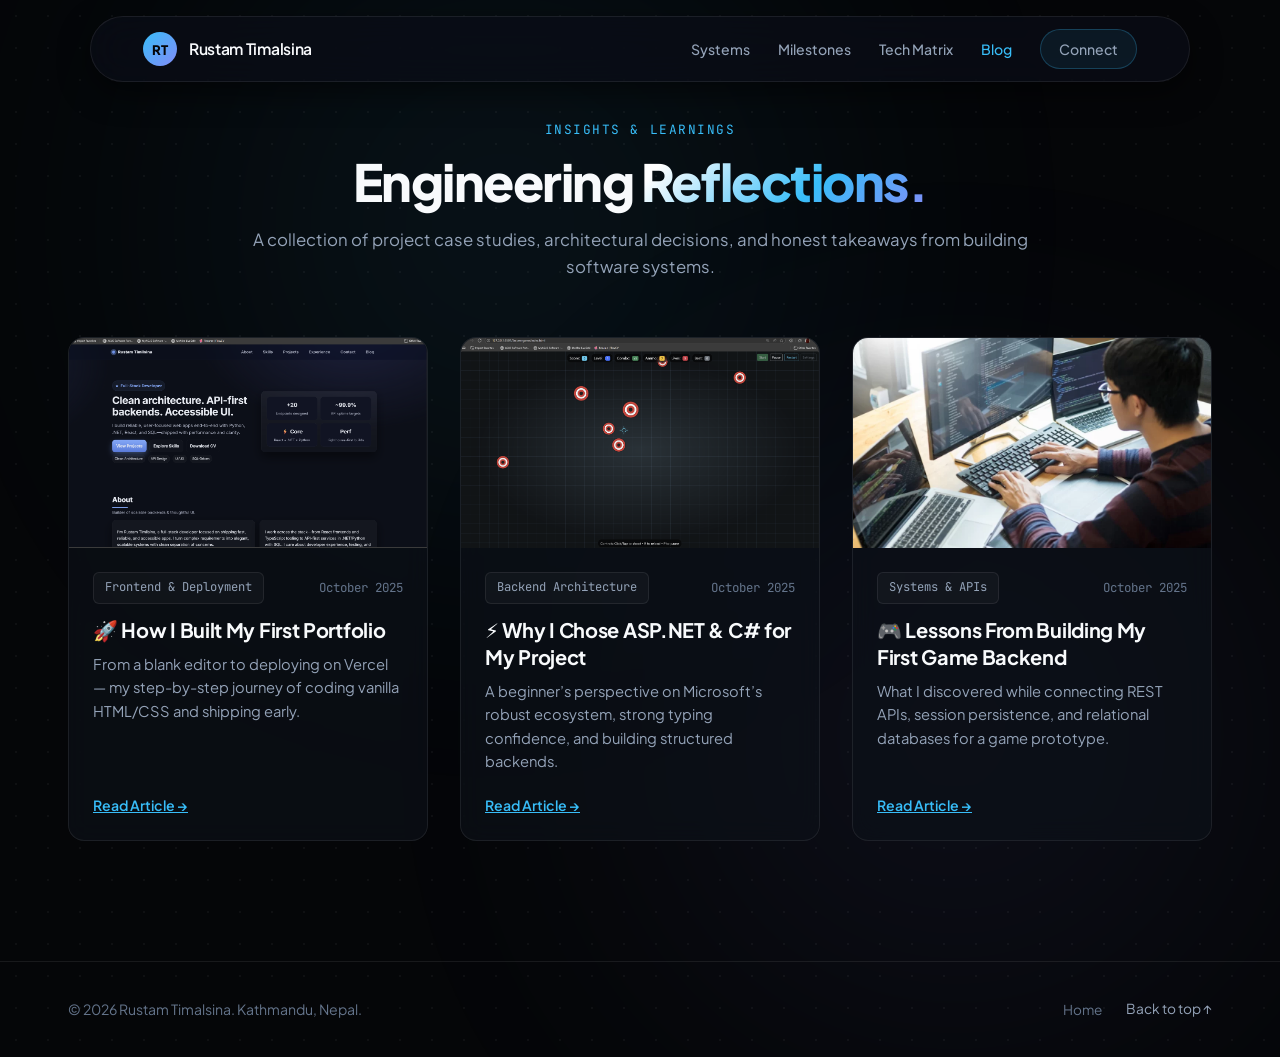
==== blog.html @ c0d560a9 "Fix 404 CV download, remove 0-byte image, and unify blog & article pages with dark studio theme" ====
<!DOCTYPE html>
<html lang="en">
<head>
  <meta charset="utf-8" />
  <meta name="viewport" content="width=device-width, initial-scale=1" />
  <title>Engineering Blog — Rustam Timalsina</title>
  <meta name="description" content="Technical writings, architecture deep dives, and engineering reflections by Rustam Timalsina." />
  <link rel="canonical" href="https://www.rustamtimalsina.com.np/blog.html" />
  <link rel="icon" href="data:image/svg+xml,<svg xmlns=%22http://www.w3.org/2000/svg%22 viewBox=%220 0 100 100%22><rect width=%22100%22 height=%22100%22 rx=%2224%22 fill=%22%230d111a%22/><text y=%2265%22 x=%2250%22 text-anchor=%22middle%22 font-family=%22sans-serif%22 font-size=%2250%22 font-weight=%22800%22 fill=%22%2338bdf8%22>RT</text></svg>" />

  <!-- Preconnect & Modern Typefaces -->
  <link rel="preconnect" href="https://fonts.googleapis.com" />
  <link rel="preconnect" href="https://fonts.gstatic.com" crossorigin />
  <link href="https://fonts.googleapis.com/css2?family=Plus+Jakarta+Sans:wght@300;400;500;600;700;800&family=JetBrains+Mono:wght@400;500;600&display=swap" rel="stylesheet" />

  <link rel="stylesheet" href="styles.css" />
</head>
<body>
  <!-- Ambient Glow Orbs -->
  <div class="ambient-glow glow-1"></div>
  <div class="ambient-glow glow-2"></div>

  <!-- Studio Header -->
  <header class="navbar">
    <div class="container nav-content">
      <a href="index.html#hero" class="brand" aria-label="Home">
        <span class="brand-monogram">RT</span>
        <span class="brand-name">Rustam Timalsina</span>
      </a>
      <nav class="nav-links">
        <a href="index.html#projects">Systems</a>
        <a href="index.html#experience">Milestones</a>
        <a href="index.html#skills">Tech Matrix</a>
        <a href="blog.html" class="active" style="color: var(--cyan);">Blog</a>
        <a href="index.html#contact" class="btn btn-nav">Connect</a>
      </nav>
    </div>
  </header>

  <main class="section">
    <div class="container">
      <div class="blog-header">
        <div class="eyebrow">Insights & Learnings</div>
        <h1>Engineering <span class="gradient-text">Reflections.</span></h1>
        <p>A collection of project case studies, architectural decisions, and honest takeaways from building software systems.</p>
      </div>

      <div class="blog-grid">
        <!-- Post 1 -->
        <article class="blog-card">
          <div class="blog-card-media">
            <img src="assets/blog1.png" alt="How I Built My First Portfolio" loading="lazy" />
          </div>
          <div class="blog-card-content">
            <div class="blog-meta">
              <span class="pill">Frontend & Deployment</span>
              <span>October 2025</span>
            </div>
            <h2 class="blog-card-title">🚀 How I Built My First Portfolio</h2>
            <p class="blog-card-summary">From a blank editor to deploying on Vercel — my step-by-step journey of coding vanilla HTML/CSS and shipping early.</p>
            <a href="post1.html" class="blog-card-cta">Read Article →</a>
          </div>
        </article>

        <!-- Post 2 -->
        <article class="blog-card">
          <div class="blog-card-media">
            <img src="assets/image2.png" alt="Why I Chose ASP.NET and C#" loading="lazy" />
          </div>
          <div class="blog-card-content">
            <div class="blog-meta">
              <span class="pill">Backend Architecture</span>
              <span>October 2025</span>
            </div>
            <h2 class="blog-card-title">⚡ Why I Chose ASP.NET & C# for My Project</h2>
            <p class="blog-card-summary">A beginner’s perspective on Microsoft’s robust ecosystem, strong typing confidence, and building structured backends.</p>
            <a href="post2.html" class="blog-card-cta">Read Article →</a>
          </div>
        </article>

        <!-- Post 3 -->
        <article class="blog-card">
          <div class="blog-card-media">
            <img src="assets/image3.webp" alt="Lessons From Building My First Game Backend" loading="lazy" />
          </div>
          <div class="blog-card-content">
            <div class="blog-meta">
              <span class="pill">Systems & APIs</span>
              <span>October 2025</span>
            </div>
            <h2 class="blog-card-title">🎮 Lessons From Building My First Game Backend</h2>
            <p class="blog-card-summary">What I discovered while connecting REST APIs, session persistence, and relational databases for a game prototype.</p>
            <a href="post3.html" class="blog-card-cta">Read Article →</a>
          </div>
        </article>
      </div>
    </div>
  </main>

  <footer class="footer">
    <div class="container footer-content">
      <p>© <span id="year"></span> Rustam Timalsina. Kathmandu, Nepal.</p>
      <div style="display: flex; gap: 1.5rem; align-items: center;">
        <a href="index.html" style="color: var(--text-dim); text-decoration: none; font-size: 0.85rem;">Home</a>
        <a href="#" class="back-top" onclick="window.scrollTo({top: 0, behavior: 'smooth'}); return false;">Back to top ↑</a>
      </div>
    </div>
  </footer>

  <script>
    document.getElementById('year').textContent = new Date().getFullYear();
  </script>
</body>
</html>
---- styles.css ----
/* ==========================================================================
   AWARDS-TIER 3D STUDIO DESIGN SYSTEM — Rustam Timalsina
   ========================================================================== */

:root {
  --bg-deep: #050608;
  --bg-card: rgba(13, 17, 26, 0.65);
  --bg-card-hover: rgba(20, 27, 41, 0.85);
  
  --border-glass: rgba(255, 255, 255, 0.08);
  --border-glow: rgba(56, 189, 248, 0.4);

  --text-primary: #f8fafc;
  --text-muted: #94a3b8;
  --text-dim: #64748b;

  --cyan: #38bdf8;
  --indigo: #818cf8;
  --violet: #a855f7;

  --font-sans: 'Plus Jakarta Sans', system-ui, -apple-system, sans-serif;
  --font-mono: 'JetBrains Mono', monospace;

  --radius-sm: 8px;
  --radius-md: 16px;
  --radius-lg: 24px;
}

*, *::before, *::after {
  box-sizing: border-box;
  margin: 0;
  padding: 0;
}

html {
  scroll-behavior: smooth;
  color-scheme: dark;
}

body {
  background-color: var(--bg-deep);
  color: var(--text-primary);
  font-family: var(--font-sans);
  line-height: 1.6;
  overflow-x: hidden;
  position: relative;
  -webkit-font-smoothing: antialiased;
  background-image: 
    radial-gradient(rgba(255, 255, 255, 0.04) 1px, transparent 1px),
    linear-gradient(to bottom, rgba(5, 6, 8, 0.8), var(--bg-deep));
  background-size: 32px 32px, 100% 100%;
}

/* 3D Canvas */
#canvas3d {
  position: fixed;
  top: 0;
  left: 0;
  width: 100vw;
  height: 100vh;
  z-index: -1;
  pointer-events: none;
}

/* Ambient Radial Lighting */
.ambient-glow {
  position: fixed;
  width: 750px;
  height: 750px;
  border-radius: 50%;
  filter: blur(160px);
  z-index: -2;
  pointer-events: none;
  opacity: 0.16;
}

.glow-1 {
  top: -150px;
  left: 10%;
  background: radial-gradient(circle, var(--cyan), transparent 70%);
}

.glow-2 {
  top: 40%;
  right: -50px;
  background: radial-gradient(circle, var(--indigo), transparent 70%);
}

.container {
  max-width: 1200px;
  margin: 0 auto;
  padding: 0 28px;
}

.section {
  padding: 120px 0;
}

/* Studio Navbar */
.navbar {
  position: fixed;
  top: 16px;
  left: 50%;
  transform: translateX(-50%);
  width: calc(100% - 48px);
  max-width: 1100px;
  z-index: 100;
  background: rgba(10, 14, 23, 0.7);
  backdrop-filter: blur(20px);
  -webkit-backdrop-filter: blur(20px);
  border: 1px solid var(--border-glass);
  border-radius: 999px;
  padding: 8px 24px;
  box-shadow: 0 10px 30px rgba(0, 0, 0, 0.5);
}

.nav-content {
  display: flex;
  align-items: center;
  justify-content: space-between;
  height: 48px;
}

.brand {
  display: flex;
  align-items: center;
  gap: 12px;
  text-decoration: none;
  color: var(--text-primary);
  font-weight: 700;
}

.brand-monogram {
  width: 34px;
  height: 34px;
  background: linear-gradient(135deg, var(--cyan), var(--indigo));
  color: #050608;
  border-radius: 50%;
  display: flex;
  align-items: center;
  justify-content: center;
  font-weight: 800;
  font-size: 0.82rem;
  letter-spacing: -0.02em;
}

.brand-name {
  font-size: 0.98rem;
  letter-spacing: -0.02em;
  font-weight: 600;
}

.nav-links {
  display: flex;
  align-items: center;
  gap: 28px;
}

.nav-links a {
  color: var(--text-muted);
  text-decoration: none;
  font-size: 0.88rem;
  font-weight: 500;
  transition: color 0.2s ease;
}

.nav-links a:hover {
  color: var(--text-primary);
}

/* Modern Buttons */
.btn {
  display: inline-flex;
  align-items: center;
  gap: 8px;
  padding: 13px 26px;
  border-radius: 999px;
  font-size: 0.92rem;
  font-weight: 600;
  text-decoration: none;
  transition: all 0.25s cubic-bezier(0.16, 1, 0.3, 1);
  cursor: pointer;
}

.btn-primary {
  background: linear-gradient(135deg, var(--cyan) 0%, #2563eb 100%);
  color: #ffffff;
  box-shadow: 0 4px 24px rgba(56, 189, 248, 0.35);
  border: 1px solid rgba(255, 255, 255, 0.2);
}

.btn-primary:hover {
  box-shadow: 0 8px 32px rgba(56, 189, 248, 0.55);
  transform: translateY(-2px) scale(1.02);
}

.btn-secondary {
  background: rgba(255, 255, 255, 0.03);
  border: 1px solid var(--border-glass);
  color: var(--text-primary);
  backdrop-filter: blur(12px);
}

.btn-secondary:hover {
  background: rgba(255, 255, 255, 0.08);
  border-color: var(--border-glow);
  transform: translateY(-2px);
}

.btn-ghost {
  color: var(--text-muted);
  border: 1px solid transparent;
}

.btn-ghost:hover {
  color: var(--text-primary);
  border-color: var(--border-glass);
}

.btn-nav {
  padding: 8px 18px;
  background: rgba(56, 189, 248, 0.08);
  color: var(--cyan);
  border: 1px solid rgba(56, 189, 248, 0.25);
  border-radius: 999px;
}

.btn-nav:hover {
  background: rgba(56, 189, 248, 0.2);
}

/* Hero */
.hero-section {
  min-height: 94vh;
  display: flex;
  align-items: center;
  padding-top: 130px;
}

.hero-layout {
  max-width: 900px;
}

.hero-tag {
  display: inline-flex;
  align-items: center;
  gap: 10px;
  padding: 8px 18px;
  background: rgba(56, 189, 248, 0.06);
  border: 1px solid rgba(56, 189, 248, 0.2);
  border-radius: 999px;
  font-size: 0.82rem;
  font-family: var(--font-mono);
  color: var(--cyan);
  margin-bottom: 28px;
  backdrop-filter: blur(10px);
}

.pulse-indicator {
  width: 7px;
  height: 7px;
  border-radius: 50%;
  background-color: var(--cyan);
  box-shadow: 0 0 12px var(--cyan);
}

.hero-title {
  font-size: clamp(2.6rem, 5.5vw, 4.4rem);
  font-weight: 800;
  letter-spacing: -0.04em;
  line-height: 1.1;
  margin-bottom: 28px;
}

.gradient-text {
  background: linear-gradient(135deg, #ffffff 10%, var(--cyan) 60%, var(--indigo) 100%);
  -webkit-background-clip: text;
  -webkit-text-fill-color: transparent;
}

.hero-desc {
  font-size: 1.22rem;
  color: var(--text-muted);
  max-width: 740px;
  line-height: 1.7;
  margin-bottom: 40px;
  font-weight: 400;
}

.hero-actions {
  display: flex;
  gap: 16px;
  flex-wrap: wrap;
}

/* Section Headers */
.section-header {
  margin-bottom: 64px;
}

.eyebrow {
  font-family: var(--font-mono);
  color: var(--cyan);
  font-size: 0.8rem;
  text-transform: uppercase;
  letter-spacing: 0.12em;
  margin-bottom: 10px;
}

.section-title {
  font-size: 2.4rem;
  font-weight: 800;
  letter-spacing: -0.03em;
  margin-bottom: 12px;
}

.section-desc {
  color: var(--text-muted);
  font-size: 1.08rem;
}

/* Projects Grid with Interactive Glow Borders & Strict Alignment */
.projects-grid {
  display: grid;
  grid-template-columns: repeat(auto-fill, minmax(350px, 1fr));
  gap: 28px;
  position: relative;
  z-index: 2;
}

.project-card {
  position: relative;
  background: rgba(11, 15, 25, 0.82);
  border: 1px solid var(--border-glass);
  border-radius: var(--radius-md);
  padding: 30px 26px;
  backdrop-filter: blur(18px);
  -webkit-backdrop-filter: blur(18px);
  transition: transform 0.2s cubic-bezier(0.16, 1, 0.3, 1), border-color 0.25s ease, box-shadow 0.25s ease;
  transform-style: preserve-3d;
  overflow: hidden;
  display: flex;
  flex-direction: column;
  height: 100%;
}

/* Subtle Cursor Radial Spotlight */
.project-card::before {
  content: '';
  position: absolute;
  top: var(--mouse-y, -1000px);
  left: var(--mouse-x, -1000px);
  transform: translate(-50%, -50%);
  width: 450px;
  height: 450px;
  background: radial-gradient(circle, rgba(56, 189, 248, 0.15), transparent 70%);
  opacity: 0;
  pointer-events: none;
  transition: opacity 0.3s ease;
}

.project-card:hover::before {
  opacity: 1;
}

.project-card:hover {
  background: var(--bg-card-hover);
  border-color: var(--border-glow);
  box-shadow: 0 24px 48px -12px rgba(0, 0, 0, 0.8), 0 0 35px rgba(56, 189, 248, 0.18);
}

.card-top {
  display: flex;
  justify-content: space-between;
  align-items: center;
  gap: 12px;
  margin-bottom: 18px;
}

.project-badge {
  font-family: var(--font-mono);
  font-size: 0.68rem;
  padding: 4px 10px;
  border-radius: 999px;
  text-transform: uppercase;
  font-weight: 600;
  letter-spacing: 0.05em;
  white-space: nowrap;
}

.project-badge.research { background: rgba(129, 140, 248, 0.14); color: var(--indigo); border: 1px solid rgba(129, 140, 248, 0.25); }
.project-badge.fullstack { background: rgba(56, 189, 248, 0.14); color: var(--cyan); border: 1px solid rgba(56, 189, 248, 0.25); }
.project-badge.management { background: rgba(16, 185, 129, 0.14); color: #34d399; border: 1px solid rgba(16, 185, 129, 0.25); }
.project-badge.ml { background: rgba(245, 158, 11, 0.14); color: #fbbf24; border: 1px solid rgba(245, 158, 11, 0.25); }
.project-badge.frontend { background: rgba(236, 72, 153, 0.14); color: #f472b6; border: 1px solid rgba(236, 72, 153, 0.25); }

.project-year {
  font-size: 0.74rem;
  color: var(--text-dim);
  font-family: var(--font-mono);
  white-space: nowrap;
}

.card-title {
  font-size: 1.25rem;
  font-weight: 700;
  margin-bottom: 12px;
  line-height: 1.35;
  letter-spacing: -0.01em;
  min-height: 3.4em;
}

.card-text {
  color: var(--text-muted);
  font-size: 0.92rem;
  line-height: 1.62;
  margin-bottom: 22px;
  min-height: 5em;
}

.tech-stack {
  display: flex;
  flex-wrap: wrap;
  gap: 6px;
  margin-bottom: 24px;
  min-height: 56px;
  align-content: flex-start;
}

.pill {
  font-family: var(--font-mono);
  font-size: 0.76rem;
  padding: 5px 11px;
  background: rgba(255, 255, 255, 0.03);
  border: 1px solid var(--border-glass);
  border-radius: 6px;
  color: var(--text-muted);
}

.card-links {
  margin-top: auto;
  display: flex;
  align-items: center;
  gap: 14px;
  padding-top: 16px;
  border-top: 1px solid rgba(255, 255, 255, 0.05);
}

.card-btn {
  display: inline-flex;
  align-items: center;
  font-size: 0.9rem;
  font-weight: 600;
  color: var(--cyan);
  text-decoration: none;
  transition: gap 0.2s ease, color 0.2s ease;
}
/* Live Demo Pill Button */
.card-btn.live {
  display: inline-flex;
  align-items: center;
  gap: 5px;
  padding: 4px 10px;
  background: rgba(56, 189, 248, 0.12);
  border: 1px solid rgba(56, 189, 248, 0.35);
  border-radius: 6px;
  color: var(--cyan);
  font-size: 0.82rem;
  font-weight: 600;
  text-decoration: none;
  transition: all 0.2s ease;
}

.card-btn.live:hover {
  background: var(--cyan);
  color: #050608;
  box-shadow: 0 0 12px rgba(56, 189, 248, 0.4);
  transform: translateY(-1px);
}

.card-btn:hover {
  color: #fff;
}

/* Experience Cards */
.experience-list {
  display: flex;
  flex-direction: column;
  gap: 24px;
}

.exp-card {
  display: grid;
  grid-template-columns: 280px 1fr;
  gap: 36px;
  padding: 36px;
  background: var(--bg-card);
  border: 1px solid var(--border-glass);
  border-radius: var(--radius-md);
  backdrop-filter: blur(18px);
}

.exp-title {
  font-size: 1.18rem;
  font-weight: 700;
  margin-bottom: 4px;
}

.exp-company {
  display: block;
  color: var(--cyan);
  font-size: 0.92rem;
  margin-bottom: 6px;
}

.exp-date {
  font-family: var(--font-mono);
  font-size: 0.8rem;
  color: var(--text-dim);
}

.exp-right p {
  color: var(--text-muted);
  font-size: 0.98rem;
  line-height: 1.7;
}

/* Skills Matrix */
.skills-matrix {
  display: grid;
  grid-template-columns: repeat(auto-fit, minmax(300px, 1fr));
  gap: 28px;
}

.skill-category {
  padding: 34px;
  background: var(--bg-card);
  border: 1px solid var(--border-glass);
  border-radius: var(--radius-md);
  backdrop-filter: blur(18px);
}

.skill-category h4 {
  font-size: 1.08rem;
  font-weight: 700;
  margin-bottom: 22px;
  color: var(--text-primary);
  border-bottom: 1px solid var(--border-glass);
  padding-bottom: 12px;
}

.tags-group {
  display: flex;
  flex-wrap: wrap;
  gap: 10px;
}

.tags-group span {
  padding: 7px 14px;
  background: rgba(255, 255, 255, 0.03);
  border: 1px solid var(--border-glass);
  border-radius: var(--radius-sm);
  font-size: 0.86rem;
  color: var(--text-muted);
  transition: all 0.2s ease;
}

.tags-group span:hover {
  border-color: var(--border-glow);
  color: var(--text-primary);
  background: rgba(56, 189, 248, 0.06);
}

/* Contact Box */
.contact-section {
  padding-bottom: 150px;
}

.contact-box {
  background: radial-gradient(circle at 50% 0%, rgba(30, 41, 59, 0.7) 0%, rgba(10, 14, 23, 0.95) 100%);
  border: 1px solid rgba(56, 189, 248, 0.3);
  border-radius: var(--radius-lg);
  padding: 72px 32px;
  text-align: center;
  box-shadow: 0 24px 70px -20px rgba(56, 189, 248, 0.25);
  backdrop-filter: blur(20px);
}

.contact-title {
  font-size: clamp(2rem, 4vw, 3rem);
  font-weight: 800;
  letter-spacing: -0.03em;
  margin-bottom: 16px;
}

.contact-p {
  color: var(--text-muted);
  font-size: 1.15rem;
  max-width: 620px;
  margin: 0 auto 40px;
}

.contact-buttons {
  display: flex;
  justify-content: center;
  gap: 18px;
  flex-wrap: wrap;
}

/* Footer */
.footer {
  border-top: 1px solid var(--border-glass);
  padding: 36px 0;
  font-size: 0.88rem;
  color: var(--text-dim);
}

.footer-content {
  display: flex;
  justify-content: space-between;
  align-items: center;
}

.back-top {
  color: var(--text-muted);
  text-decoration: none;
  font-size: 0.86rem;
}

.back-top:hover {
  color: var(--cyan);
}

/* Mobile: Show all desktop nav links cleanly */
@media (max-width: 860px) {
  .navbar {
    top: 10px;
    width: calc(100% - 16px);
    max-width: 100%;
    padding: 6px 10px;
    border-radius: 12px;
  }

  .nav-content {
    display: flex;
    justify-content: space-between;
    align-items: center;
    gap: 8px;
    width: 100%;
  }

  /* Keep the compact RT monogram, hide the full name text to free up horizontal space */
  .brand-monogram {
    width: 26px;
    height: 26px;
    font-size: 0.7rem;
    flex-shrink: 0;
  }

  .brand-name {
    display: none;
  }

  /* Force nav-links to display on mobile instead of hiding */
  .nav-links {
    display: flex !important;
    align-items: center;
    gap: 4px;
    margin: 0;
    padding: 0;
  }

  /* Size all nav buttons/links down so they fit side-by-side */
  .nav-links a {
    display: inline-flex !important;
    align-items: center;
    font-size: 0.68rem;
    padding: 4px 6px;
    white-space: nowrap;
    letter-spacing: -0.01em;
  }

  /* CTA button styling on mobile */
  .nav-links .btn-nav {
    padding: 4px 8px;
    font-size: 0.68rem;
    margin-left: 2px;
  }

  /* --- Fix Crushed Experience & Timeline Cards on Mobile --- */
  .exp-card,
  .experience-card,
  .timeline-item {
    display: flex !important;
    flex-direction: column !important;
    grid-template-columns: 1fr !important;
    gap: 14px !important;
    padding: 24px 20px !important;
  }

  .exp-card > *,
  .experience-card > * {
    width: 100% !important;
    max-width: 100% !important;
  }

  .exp-card p,
  .experience-card p,
  .exp-card div,
  .experience-card div {
    white-space: normal !important;
    word-break: normal !important;
  }
}

/* --- Scroll Progress Bar --- */
#scroll-progress {
  position: fixed;
  top: 0;
  left: 0;
  height: 3px;
  width: 0%;
  background: linear-gradient(90deg, var(--cyan), var(--indigo), var(--violet));
  z-index: 1000;
  transition: width 0.08s ease-out;
}

/* --- Card Links Layout --- */
.card-links {
  display: flex;
  align-items: center;
  gap: 16px;
  margin-top: auto;
}

.card-btn {
  background: none;
  border: none;
  font-family: inherit;
  cursor: pointer;
  padding: 0;
}

.card-btn.secondary {
  color: var(--text-muted);
}

.card-btn.secondary:hover {
  color: var(--text-primary);
}

/* --- Architecture Modal --- */
.modal-backdrop {
  position: fixed;
  inset: 0;
  background: rgba(5, 6, 8, 0.82);
  backdrop-filter: blur(14px);
  -webkit-backdrop-filter: blur(14px);
  z-index: 999;
  display: flex;
  align-items: center;
  justify-content: center;
  padding: 20px;
  opacity: 0;
  pointer-events: none;
  transition: opacity 0.25s ease;
}

.modal-backdrop.active {
  opacity: 1;
  pointer-events: auto;
}

.modal-window {
  background: #0b0f19;
  border: 1px solid rgba(56, 189, 248, 0.35);
  border-radius: var(--radius-lg);
  max-width: 880px;
  width: 94%;
  max-height: 88vh;
  overflow-y: auto;
  padding: 36px 40px;
  box-shadow: 0 30px 80px -15px rgba(0, 0, 0, 0.95), 0 0 50px rgba(56, 189, 248, 0.15);
  transform: translateY(20px) scale(0.97);
  transition: transform 0.25s cubic-bezier(0.16, 1, 0.3, 1);
  scrollbar-width: thin;
  scrollbar-color: rgba(56, 189, 248, 0.3) transparent;
}

/* Custom sleek scrollbar for modal window */
.modal-window::-webkit-scrollbar {
  width: 6px;
}
.modal-window::-webkit-scrollbar-track {
  background: transparent;
}
.modal-window::-webkit-scrollbar-thumb {
  background: rgba(56, 189, 248, 0.25);
  border-radius: 999px;
}

.modal-backdrop.active .modal-window {
  transform: translateY(0) scale(1);
}

.modal-header {
  display: flex;
  justify-content: space-between;
  align-items: flex-start;
  margin-bottom: 24px;
  border-bottom: 1px solid var(--border-glass);
  padding-bottom: 18px;
}

.modal-h3 {
  font-size: 1.5rem;
  font-weight: 700;
  margin-top: 4px;
}

.modal-close {
  background: rgba(255, 255, 255, 0.05);
  border: 1px solid var(--border-glass);
  color: var(--text-muted);
  width: 34px;
  height: 34px;
  border-radius: 50%;
  display: flex;
  align-items: center;
  justify-content: center;
  cursor: pointer;
  font-size: 1rem;
  transition: all 0.2s ease;
}

.modal-close:hover {
  color: #fff;
  border-color: var(--cyan);
}

.arch-flow-diagram {
  background: rgba(4, 7, 13, 0.85);
  border: 1px solid rgba(255, 255, 255, 0.08);
  border-radius: var(--radius-sm);
  padding: 20px;
  font-family: var(--font-mono);
  font-size: 0.82rem;
  color: var(--cyan);
  line-height: 1.55;
  margin-bottom: 24px;
  overflow-x: hidden;
  white-space: pre-wrap;
  word-break: break-word;
}

.arch-flow-diagram::-webkit-scrollbar {
  height: 5px;
}
.arch-flow-diagram::-webkit-scrollbar-thumb {
  background: rgba(56, 189, 248, 0.25);
  border-radius: 4px;
}

.arch-spec-grid {
  display: grid;
  grid-template-columns: 1fr 1fr;
  gap: 16px;
  margin-bottom: 24px;
}

@media (max-width: 640px) {
  .modal-window {
    padding: 24px 20px;
  }
  .arch-spec-grid {
    grid-template-columns: 1fr;
  }
}

.arch-spec-item {
  background: rgba(255, 255, 255, 0.02);
  border: 1px solid var(--border-glass);
  padding: 16px;
  border-radius: var(--radius-sm);
}

.arch-spec-item strong {
  display: block;
  font-size: 0.85rem;
  color: var(--text-primary);
  margin-bottom: 4px;
}

.arch-spec-item p {
  font-size: 0.85rem;
  color: var(--text-muted);
  margin: 0;
}

.arch-list {
  padding-left: 20px;
  color: var(--text-muted);
  font-size: 0.92rem;
  display: flex;
  flex-direction: column;
  gap: 8px;
}

.arch-list strong {
  color: var(--text-primary);
}
/* --- Command Palette (Cmd + K) --- */
.cmd-backdrop {
  position: fixed;
  inset: 0;
  background: rgba(4, 7, 13, 0.85);
  backdrop-filter: blur(16px);
  -webkit-backdrop-filter: blur(16px);
  z-index: 10000;
  display: flex;
  align-items: flex-start;
  justify-content: center;
  padding-top: 14vh;
  opacity: 0;
  pointer-events: none;
  transition: opacity 0.2s cubic-bezier(0.16, 1, 0.3, 1);
}

.cmd-backdrop.active {
  opacity: 1;
  pointer-events: auto;
}

.cmd-box {
  width: 90%;
  max-width: 580px;
  background: rgba(11, 15, 25, 0.95);
  border: 1px solid rgba(56, 189, 248, 0.35);
  border-radius: var(--radius-md);
  box-shadow: 0 24px 60px -15px rgba(0, 0, 0, 0.95), 0 0 35px rgba(56, 189, 248, 0.15);
  overflow: hidden;
  transform: translateY(-10px) scale(0.98);
  transition: transform 0.2s cubic-bezier(0.16, 1, 0.3, 1);
}

.cmd-backdrop.active .cmd-box {
  transform: translateY(0) scale(1);
}

.cmd-input-wrap {
  display: flex;
  align-items: center;
  gap: 12px;
  padding: 16px 20px;
  border-bottom: 1px solid rgba(255, 255, 255, 0.08);
}

.cmd-icon {
  font-family: var(--font-mono);
  color: var(--cyan);
  font-size: 1.1rem;
}

#cmd-input {
  flex: 1;
  background: transparent;
  border: none;
  outline: none;
  color: var(--text-primary);
  font-family: inherit;
  font-size: 1rem;
}

#cmd-input::placeholder {
  color: var(--text-dim);
}

.cmd-esc {
  font-family: var(--font-mono);
  font-size: 0.68rem;
  padding: 3px 6px;
  border-radius: 4px;
  background: rgba(255, 255, 255, 0.06);
  color: var(--text-dim);
  border: 1px solid rgba(255, 255, 255, 0.1);
}

.cmd-list {
  max-height: 330px;
  overflow-y: auto;
  padding: 10px;
}

.cmd-list::-webkit-scrollbar {
  width: 5px;
}
.cmd-list::-webkit-scrollbar-thumb {
  background: rgba(56, 189, 248, 0.2);
  border-radius: 4px;
}

.cmd-item {
  display: flex;
  align-items: center;
  justify-content: space-between;
  padding: 10px 14px;
  border-radius: 8px;
  cursor: pointer;
  transition: background 0.15s ease, color 0.15s ease;
  color: var(--text-muted);
}

.cmd-item-left {
  display: flex;
  align-items: center;
  gap: 12px;
}

.cmd-item-badge {
  font-family: var(--font-mono);
  font-size: 0.68rem;
  padding: 2px 7px;
  border-radius: 4px;
  background: rgba(255, 255, 255, 0.05);
  border: 1px solid rgba(255, 255, 255, 0.08);
  color: var(--text-dim);
}

.cmd-item-title {
  font-size: 0.9rem;
  color: var(--text-primary);
}

.cmd-item.selected,
.cmd-item:hover {
  background: rgba(56, 189, 248, 0.12);
  color: var(--text-primary);
}

.cmd-item.selected .cmd-item-badge,
.cmd-item:hover .cmd-item-badge {
  background: rgba(56, 189, 248, 0.2);
  color: var(--cyan);
  border-color: rgba(56, 189, 248, 0.4);
}

.cmd-footer {
  display: flex;
  align-items: center;
  justify-content: space-between;
  padding: 10px 20px;
  background: rgba(0, 0, 0, 0.3);
  border-top: 1px solid rgba(255, 255, 255, 0.06);
  font-family: var(--font-mono);
  font-size: 0.68rem;
  color: var(--text-dim);
}

.cmd-footer kbd {
  background: rgba(255, 255, 255, 0.08);
  padding: 2px 5px;
  border-radius: 3px;
  border: 1px solid rgba(255, 255, 255, 0.12);
  color: var(--text-muted);
}

@media (max-width: 640px) {
  .cmd-backdrop {
    padding-top: 6vh;
  }
  .cmd-footer {
    display: none;
  }
}
.cmd-trigger-btn {
  background: rgba(255, 255, 255, 0.05);
  border: 1px solid var(--border-glass);
  color: var(--text-muted);
  font-family: var(--font-mono);
  font-size: 0.72rem;
  padding: 4px 8px;
  border-radius: 6px;
  cursor: pointer;
  transition: all 0.2s ease;
}

.cmd-trigger-btn:hover {
  color: var(--cyan);
  border-color: var(--cyan);
  background: rgba(56, 189, 248, 0.1);
}
/* --- Project Filter Pills --- */
.project-filters {
  display: flex;
  align-items: center;
  justify-content: center;
  gap: 10px;
  margin-bottom: 36px;
  flex-wrap: wrap;
}

.filter-btn {
  background: rgba(255, 255, 255, 0.03);
  border: 1px solid var(--border-glass);
  color: var(--text-muted);
  font-family: inherit;
  font-size: 0.82rem;
  font-weight: 500;
  padding: 8px 16px;
  border-radius: 999px;
  cursor: pointer;
  display: inline-flex;
  align-items: center;
  gap: 6px;
  transition: all 0.2s cubic-bezier(0.16, 1, 0.3, 1);
}

.filter-btn:hover {
  color: var(--text-primary);
  border-color: rgba(56, 189, 248, 0.4);
  background: rgba(56, 189, 248, 0.08);
}

.filter-btn.active {
  background: rgba(56, 189, 248, 0.15);
  border-color: var(--cyan);
  color: #fff;
  box-shadow: 0 0 16px rgba(56, 189, 248, 0.25);
}

.filter-count {
  font-family: var(--font-mono);
  font-size: 0.72rem;
  background: rgba(255, 255, 255, 0.1);
  padding: 1px 6px;
  border-radius: 999px;
  color: var(--cyan);
}

/* Card Filtering Transition */
.project-card {
  transition: opacity 0.3s cubic-bezier(0.16, 1, 0.3, 1), 
              transform 0.3s cubic-bezier(0.16, 1, 0.3, 1), 
              box-shadow 0.3s ease;
}

.project-card.hidden {
  display: none !important;
}

@media (max-width: 640px) {
  .project-filters {
    justify-content: flex-start;
    overflow-x: auto;
    padding-bottom: 8px;
    flex-wrap: nowrap;
    -webkit-overflow-scrolling: touch;
    scrollbar-width: none;
  }
  .project-filters::-webkit-scrollbar {
    display: none;
  }
  .filter-btn {
    white-space: nowrap;
    font-size: 0.76rem;
    padding: 6px 12px;
  }
}
/* ==========================================================================
   BLOG & ARTICLE SYSTEM � Unified with Studio Theme
   ========================================================================== */

.blog-header {
  text-align: center;
  max-width: 780px;
  margin: 0 auto 56px;
}

.blog-header .eyebrow {
  margin-bottom: 12px;
}

.blog-header h1 {
  font-size: clamp(2.2rem, 5vw, 3.2rem);
  font-weight: 800;
  letter-spacing: -0.03em;
  margin-bottom: 16px;
  line-height: 1.15;
}

.blog-header p {
  color: var(--text-muted);
  font-size: 1.05rem;
  line-height: 1.6;
}

.blog-grid {
  display: grid;
  grid-template-columns: repeat(auto-fill, minmax(340px, 1fr));
  gap: 32px;
}

.blog-card {
  background: var(--bg-card);
  border: 1px solid var(--border-glass);
  border-radius: var(--radius-md);
  overflow: hidden;
  display: flex;
  flex-direction: column;
  backdrop-filter: blur(12px);
  -webkit-backdrop-filter: blur(12px);
  transition: transform 0.25s ease, border-color 0.25s ease, box-shadow 0.25s ease;
  text-decoration: none;
  color: inherit;
}

.blog-card:hover {
  transform: translateY(-5px);
  border-color: rgba(56, 189, 248, 0.4);
  box-shadow: 0 16px 36px rgba(0, 0, 0, 0.45), 0 0 20px rgba(56, 189, 248, 0.15);
}

.blog-card-media {
  width: 100%;
  height: 210px;
  overflow: hidden;
  position: relative;
  background: rgba(13, 17, 26, 0.9);
}

.blog-card-media img {
  width: 100%;
  height: 100%;
  object-fit: cover;
  transition: transform 0.4s cubic-bezier(0.16, 1, 0.3, 1);
}

.blog-card:hover .blog-card-media img {
  transform: scale(1.05);
}

.blog-card-content {
  padding: 24px;
  display: flex;
  flex-direction: column;
  flex: 1;
}

.blog-meta {
  display: flex;
  align-items: center;
  justify-content: space-between;
  margin-bottom: 12px;
  font-size: 0.78rem;
  font-family: var(--font-mono);
  color: var(--text-dim);
}

.blog-card-title {
  font-size: 1.25rem;
  font-weight: 700;
  line-height: 1.35;
  color: var(--text-primary);
  margin-bottom: 10px;
  letter-spacing: -0.015em;
  transition: color 0.2s ease;
}

.blog-card:hover .blog-card-title {
  color: var(--cyan);
}

.blog-card-summary {
  font-size: 0.92rem;
  color: var(--text-muted);
  line-height: 1.6;
  margin-bottom: 20px;
  flex: 1;
}

.blog-card-cta {
  display: inline-flex;
  align-items: center;
  gap: 8px;
  color: var(--cyan);
  font-size: 0.88rem;
  font-weight: 600;
  margin-top: auto;
}

/* Article Page Layout */
.article-container {
  max-width: 840px;
  margin: 0 auto;
  padding: 40px 24px 100px;
}

.article-hero {
  margin-bottom: 36px;
  text-align: center;
}

.article-hero .eyebrow {
  margin-bottom: 14px;
}

.article-title {
  font-size: clamp(2rem, 4.5vw, 3rem);
  font-weight: 800;
  letter-spacing: -0.03em;
  line-height: 1.2;
  margin-bottom: 16px;
  color: var(--text-primary);
}

.article-subtitle {
  color: var(--text-muted);
  font-size: 1.15rem;
  line-height: 1.6;
  max-width: 680px;
  margin: 0 auto 20px;
}

.article-info-bar {
  display: flex;
  align-items: center;
  justify-content: center;
  gap: 20px;
  font-family: var(--font-mono);
  font-size: 0.82rem;
  color: var(--text-dim);
  padding-bottom: 28px;
  border-bottom: 1px solid var(--border-glass);
}

.article-featured-img-wrap {
  width: 100%;
  max-height: 420px;
  border-radius: var(--radius-md);
  overflow: hidden;
  border: 1px solid var(--border-glass);
  margin: 32px 0 40px;
  box-shadow: 0 16px 40px rgba(0, 0, 0, 0.4);
}

.article-featured-img {
  width: 100%;
  height: 100%;
  max-height: 420px;
  object-fit: cover;
  display: block;
}

.article-body {
  color: #cbd5e1;
  font-size: 1.05rem;
  line-height: 1.85;
}

.article-body h2 {
  font-size: 1.65rem;
  font-weight: 700;
  color: var(--text-primary);
  margin: 44px 0 16px;
  letter-spacing: -0.02em;
  border-bottom: 1px solid rgba(255, 255, 255, 0.06);
  padding-bottom: 8px;
}

.article-body p {
  margin-bottom: 20px;
}

.article-body blockquote {
  border-left: 3px solid var(--cyan);
  background: rgba(56, 189, 248, 0.05);
  border-radius: 0 var(--radius-sm) var(--radius-sm) 0;
  padding: 16px 20px;
  margin: 28px 0;
  font-style: italic;
  color: var(--text-primary);
}

.article-body .highlight-box {
  background: rgba(129, 140, 248, 0.08);
  border: 1px solid rgba(129, 140, 248, 0.25);
  border-radius: var(--radius-sm);
  padding: 18px 22px;
  margin: 28px 0;
  color: #e2e8f0;
  font-weight: 500;
}

.article-body ul {
  margin: 16px 0 24px 24px;
}

.article-body li {
  margin-bottom: 8px;
}

.article-body pre {
  background: rgba(10, 13, 20, 0.95);
  border: 1px solid var(--border-glass);
  border-radius: var(--radius-sm);
  padding: 18px 22px;
  overflow-x: auto;
  font-family: var(--font-mono);
  font-size: 0.9rem;
  color: #e2e8f0;
  margin: 24px 0;
}

.article-body code {
  font-family: var(--font-mono);
  font-size: 0.88em;
  background: rgba(255, 255, 255, 0.08);
  padding: 2px 6px;
  border-radius: 4px;
  color: var(--cyan);
}

.article-body pre code {
  background: none;
  padding: 0;
  color: inherit;
}

.article-nav-footer {
  margin-top: 56px;
  padding-top: 28px;
  border-top: 1px solid var(--border-glass);
  display: flex;
  justify-content: space-between;
  align-items: center;
  flex-wrap: wrap;
  gap: 16px;
}

@media (max-width: 640px) {
  .blog-grid {
    grid-template-columns: 1fr;
  }
  .article-title {
    font-size: 1.85rem;
  }
}
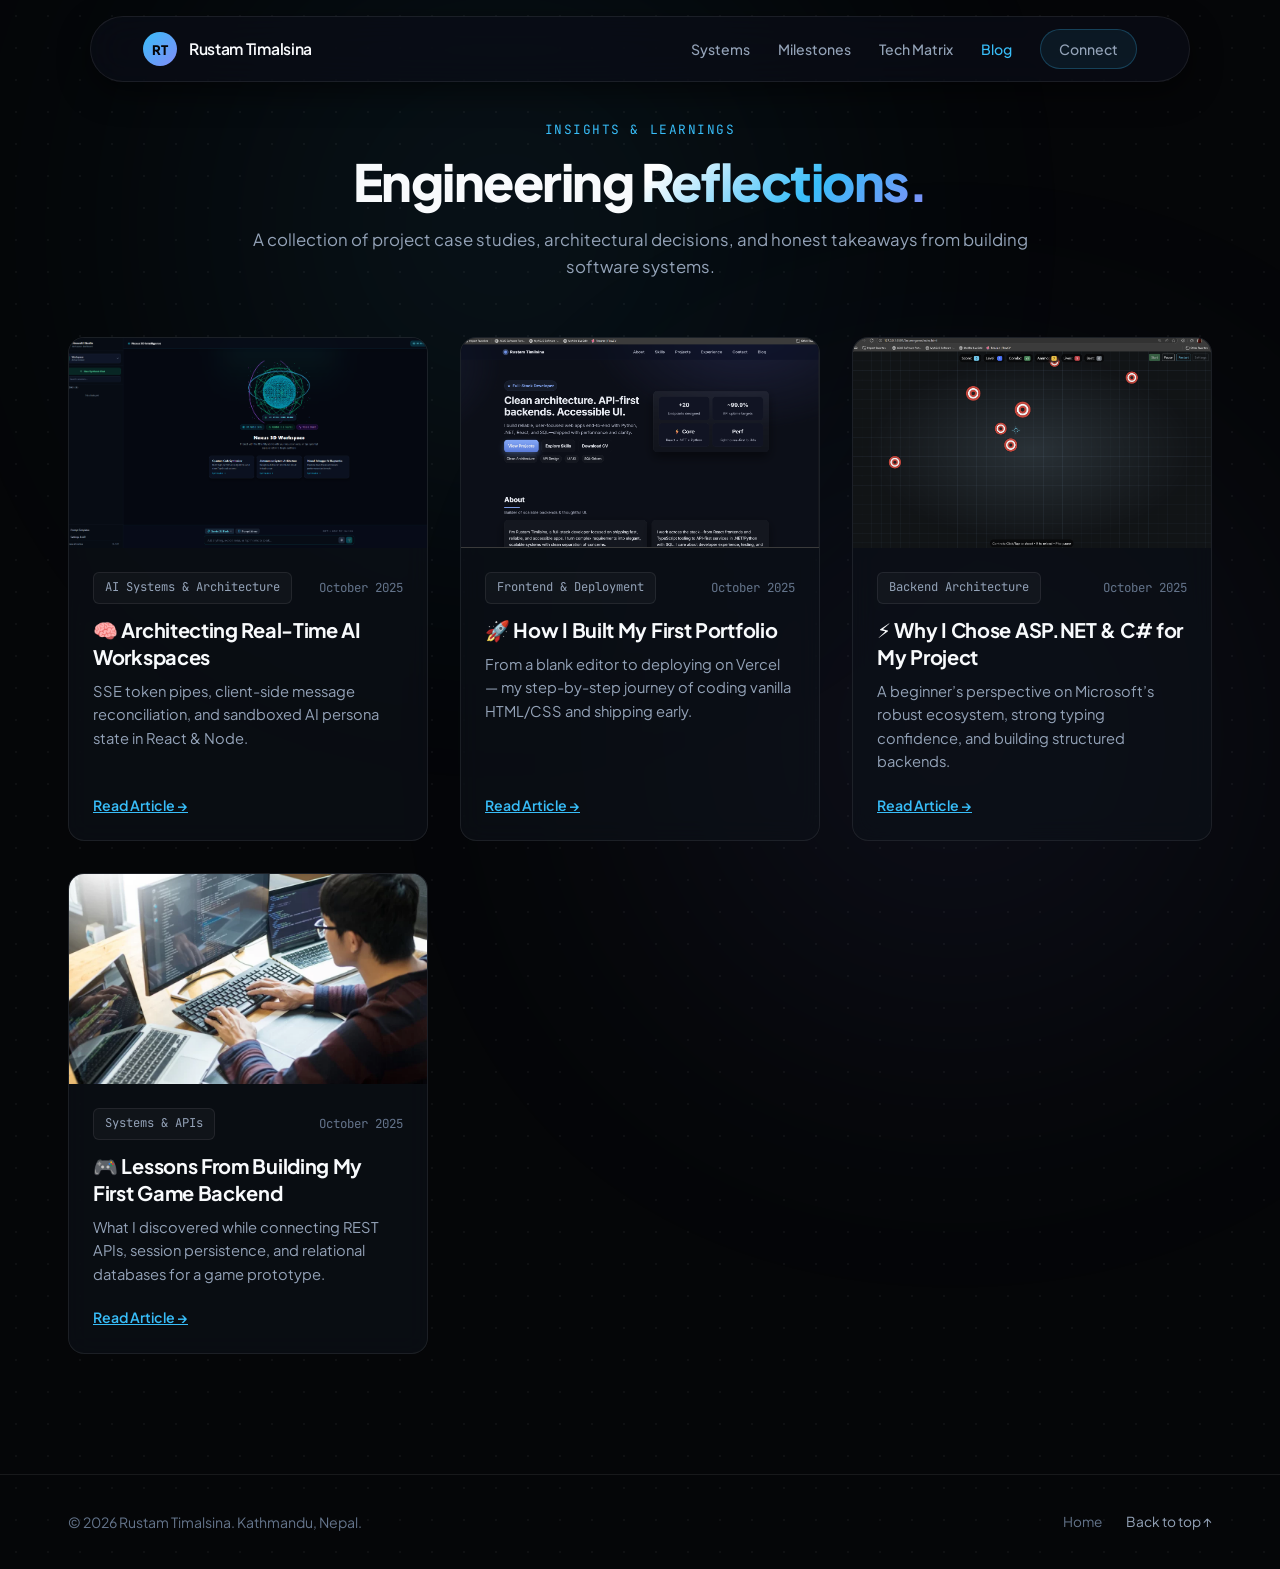
==== commit 0f35494b: "feat: upgrade 3D sphere to 4D Hyper-Dimensional Quantum Engine and publish NexusAI Studio blog post" ====
--- a/blog.html
+++ b/blog.html
@@ -7,6 +7,19 @@
   <meta name="description" content="Technical writings, architecture deep dives, and engineering reflections by Rustam Timalsina." />
   <link rel="canonical" href="https://www.rustamtimalsina.com.np/blog.html" />
   <link rel="icon" href="data:image/svg+xml,<svg xmlns=%22http://www.w3.org/2000/svg%22 viewBox=%220 0 100 100%22><rect width=%22100%22 height=%22100%22 rx=%2224%22 fill=%22%230d111a%22/><text y=%2265%22 x=%2250%22 text-anchor=%22middle%22 font-family=%22sans-serif%22 font-size=%2250%22 font-weight=%22800%22 fill=%22%2338bdf8%22>RT</text></svg>" />
+
+  <!-- Open Graph & Social Cards -->
+  <meta property="og:type" content="website" />
+  <meta property="og:url" content="https://www.rustamtimalsina.com.np/blog.html" />
+  <meta property="og:title" content="Engineering Blog — Rustam Timalsina" />
+  <meta property="og:description" content="Technical writings, architecture deep dives, and engineering reflections by Rustam Timalsina." />
+  <meta property="og:image" content="https://www.rustamtimalsina.com.np/assets/og-banner.jpg" />
+
+  <!-- Twitter Card -->
+  <meta name="twitter:card" content="summary_large_image" />
+  <meta name="twitter:title" content="Engineering Blog — Rustam Timalsina" />
+  <meta name="twitter:description" content="Technical writings, architecture deep dives, and engineering reflections by Rustam Timalsina." />
+  <meta name="twitter:image" content="https://www.rustamtimalsina.com.np/assets/og-banner.jpg" />
 
   <!-- Preconnect & Modern Typefaces -->
   <link rel="preconnect" href="https://fonts.googleapis.com" />
@@ -46,6 +59,22 @@
       </div>
 
       <div class="blog-grid">
+        <!-- Post 4 (Featured) -->
+        <article class="blog-card">
+          <div class="blog-card-media">
+            <img src="assets/nexus-ai-studio.png" alt="NexusAI Studio Architecture" loading="lazy" />
+          </div>
+          <div class="blog-card-content">
+            <div class="blog-meta">
+              <span class="pill">AI Systems & Architecture</span>
+              <span>October 2025</span>
+            </div>
+            <h2 class="blog-card-title">🧠 Architecting Real-Time AI Workspaces</h2>
+            <p class="blog-card-summary">SSE token pipes, client-side message reconciliation, and sandboxed AI persona state in React & Node.</p>
+            <a href="post4.html" class="blog-card-cta">Read Article →</a>
+          </div>
+        </article>
+
         <!-- Post 1 -->
         <article class="blog-card">
           <div class="blog-card-media">
--- a/styles.css
+++ b/styles.css
@@ -1445,3 +1445,332 @@
     font-size: 1.85rem;
   }
 }
+
+/* ==========================================================================
+   INTERACTIVE UPGRADES (Terminal Sandbox, Form, Status, Code Copy, Progress)
+   ========================================================================== */
+
+.status-badge {
+  display: inline-flex;
+  align-items: center;
+  gap: 8px;
+  background: rgba(34, 197, 94, 0.1);
+  border: 1px solid rgba(34, 197, 94, 0.3);
+  color: #4ade80;
+  font-family: var(--font-mono);
+  font-size: 0.76rem;
+  font-weight: 500;
+  padding: 4px 12px;
+  border-radius: 999px;
+  margin-bottom: 16px;
+  letter-spacing: 0.02em;
+}
+
+.status-dot {
+  width: 7px;
+  height: 7px;
+  border-radius: 50%;
+  background-color: #22c55e;
+  box-shadow: 0 0 10px #22c55e;
+  animation: pulse-green 2s infinite ease-in-out;
+}
+
+@keyframes pulse-green {
+  0%, 100% { opacity: 1; transform: scale(1); }
+  50% { opacity: 0.4; transform: scale(0.85); }
+}
+
+/* Interactive Terminal Window */
+.terminal-window {
+  background: rgba(10, 14, 23, 0.85);
+  border: 1px solid var(--border-glass);
+  border-radius: var(--radius-md);
+  box-shadow: 0 20px 50px rgba(0, 0, 0, 0.5), 0 0 25px rgba(56, 189, 248, 0.1);
+  overflow: hidden;
+  font-family: var(--font-mono);
+  max-width: 820px;
+  margin: 36px auto 0;
+  backdrop-filter: blur(16px);
+  -webkit-backdrop-filter: blur(16px);
+  text-align: left;
+}
+
+.terminal-header {
+  background: rgba(18, 24, 38, 0.9);
+  padding: 10px 16px;
+  display: flex;
+  align-items: center;
+  justify-content: space-between;
+  border-bottom: 1px solid var(--border-glass);
+}
+
+.terminal-dots {
+  display: flex;
+  gap: 7px;
+}
+
+.terminal-dot {
+  width: 11px;
+  height: 11px;
+  border-radius: 50%;
+}
+
+.dot-red { background: #ef4444; }
+.dot-yellow { background: #f59e0b; }
+.dot-green { background: #10b981; }
+
+.terminal-title {
+  font-size: 0.78rem;
+  color: var(--text-dim);
+}
+
+.terminal-quick-cmds {
+  display: flex;
+  align-items: center;
+  gap: 8px;
+  padding: 8px 16px;
+  background: rgba(13, 17, 28, 0.5);
+  border-bottom: 1px solid rgba(255, 255, 255, 0.04);
+  overflow-x: auto;
+  white-space: nowrap;
+}
+
+.terminal-hint {
+  font-size: 0.7rem;
+  color: var(--text-dim);
+  margin-right: 4px;
+}
+
+.cmd-pill {
+  background: rgba(255, 255, 255, 0.04);
+  border: 1px solid var(--border-glass);
+  color: var(--cyan);
+  font-size: 0.72rem;
+  font-family: var(--font-mono);
+  padding: 3px 10px;
+  border-radius: 999px;
+  cursor: pointer;
+  transition: all 0.2s ease;
+}
+
+.cmd-pill:hover {
+  background: rgba(56, 189, 248, 0.15);
+  border-color: var(--cyan);
+}
+
+.terminal-body {
+  padding: 18px 20px;
+  min-height: 180px;
+  max-height: 300px;
+  overflow-y: auto;
+  font-size: 0.84rem;
+  line-height: 1.6;
+}
+
+.terminal-output {
+  color: var(--text-muted);
+  white-space: pre-wrap;
+}
+
+.terminal-line {
+  margin-bottom: 6px;
+}
+
+.terminal-input-row {
+  display: flex;
+  align-items: center;
+  gap: 10px;
+  margin-top: 10px;
+}
+
+.terminal-prompt {
+  color: var(--cyan);
+  font-weight: 600;
+}
+
+.terminal-input {
+  background: transparent;
+  border: none;
+  outline: none;
+  color: var(--text-primary);
+  font-family: var(--font-mono);
+  font-size: 0.85rem;
+  flex: 1;
+}
+
+/* Contact Form Grid */
+.contact-form-grid {
+  display: grid;
+  grid-template-columns: 1fr 1fr;
+  gap: 16px;
+  margin-top: 32px;
+  text-align: left;
+}
+
+.form-group-full {
+  grid-column: 1 / -1;
+}
+
+.contact-label {
+  display: block;
+  font-size: 0.78rem;
+  font-family: var(--font-mono);
+  color: var(--text-muted);
+  margin-bottom: 6px;
+}
+
+.contact-input,
+.contact-textarea {
+  width: 100%;
+  background: rgba(10, 14, 24, 0.7);
+  border: 1px solid var(--border-glass);
+  border-radius: var(--radius-sm);
+  padding: 12px 14px;
+  color: var(--text-primary);
+  font-family: var(--font-sans);
+  font-size: 0.9rem;
+  outline: none;
+  transition: border-color 0.2s ease, box-shadow 0.2s ease;
+}
+
+.contact-textarea {
+  resize: vertical;
+  min-height: 100px;
+}
+
+.contact-input:focus,
+.contact-textarea:focus {
+  border-color: var(--cyan);
+  box-shadow: 0 0 12px rgba(56, 189, 248, 0.2);
+}
+
+.contact-submit-btn {
+  grid-column: 1 / -1;
+  width: 100%;
+  margin-top: 4px;
+}
+
+.form-feedback {
+  grid-column: 1 / -1;
+  padding: 12px;
+  border-radius: var(--radius-sm);
+  font-size: 0.85rem;
+  font-family: var(--font-mono);
+  text-align: center;
+  display: none;
+}
+
+.form-feedback.success {
+  display: block;
+  background: rgba(34, 197, 94, 0.1);
+  border: 1px solid rgba(34, 197, 94, 0.3);
+  color: #4ade80;
+}
+
+@media (max-width: 640px) {
+  .contact-form-grid {
+    grid-template-columns: 1fr;
+  }
+}
+
+/* Reading Progress Bar for Articles */
+#reading-progress {
+  position: fixed;
+  top: 0;
+  left: 0;
+  height: 3px;
+  background: linear-gradient(90deg, var(--cyan), var(--indigo));
+  z-index: 9999;
+  width: 0%;
+  transition: width 0.1s ease-out;
+}
+
+/* Copy code block wrapper */
+.code-block-wrap {
+  position: relative;
+}
+
+.code-copy-btn {
+  position: absolute;
+  top: 10px;
+  right: 12px;
+  background: rgba(255, 255, 255, 0.08);
+  border: 1px solid var(--border-glass);
+  color: var(--text-muted);
+  font-family: var(--font-mono);
+  font-size: 0.72rem;
+  padding: 4px 8px;
+  border-radius: 4px;
+  cursor: pointer;
+  transition: all 0.2s ease;
+}
+
+.code-copy-btn:hover {
+  background: rgba(56, 189, 248, 0.2);
+  color: var(--cyan);
+  border-color: var(--cyan);
+}
+
+/* ==========================================================================
+   4D HYPER-DIMENSIONAL QUANTUM TELEMETRY HUD
+   ========================================================================== */
+
+.hud-4d {
+  display: inline-flex;
+  align-items: center;
+  gap: 12px;
+  background: rgba(10, 14, 26, 0.75);
+  border: 1px solid var(--border-glass);
+  backdrop-filter: blur(12px);
+  -webkit-backdrop-filter: blur(12px);
+  padding: 6px 14px;
+  border-radius: 999px;
+  font-family: var(--font-mono);
+  font-size: 0.72rem;
+  color: var(--text-dim);
+  margin-top: 14px;
+  box-shadow: 0 4px 20px rgba(0, 0, 0, 0.3);
+  transition: all 0.3s ease;
+}
+
+.hud-4d:hover {
+  border-color: rgba(56, 189, 248, 0.4);
+  box-shadow: 0 0 20px rgba(56, 189, 248, 0.15);
+}
+
+.hud-4d-status {
+  display: inline-flex;
+  align-items: center;
+  gap: 6px;
+  color: var(--cyan);
+  font-weight: 600;
+  letter-spacing: 0.04em;
+}
+
+.hud-4d-dot {
+  width: 6px;
+  height: 6px;
+  border-radius: 50%;
+  background: var(--cyan);
+  box-shadow: 0 0 8px var(--cyan);
+  animation: pulse-cyan 1.8s infinite ease-in-out;
+}
+
+.hud-mode-btn {
+  background: rgba(56, 189, 248, 0.12);
+  border: 1px solid rgba(56, 189, 248, 0.3);
+  color: #f8fafc;
+  font-family: var(--font-mono);
+  font-size: 0.7rem;
+  padding: 3px 10px;
+  border-radius: 999px;
+  cursor: pointer;
+  transition: all 0.2s ease;
+}
+
+.hud-mode-btn:hover {
+  background: rgba(56, 189, 248, 0.25);
+  border-color: var(--cyan);
+  box-shadow: 0 0 12px rgba(56, 189, 248, 0.3);
+  transform: translateY(-1px);
+}
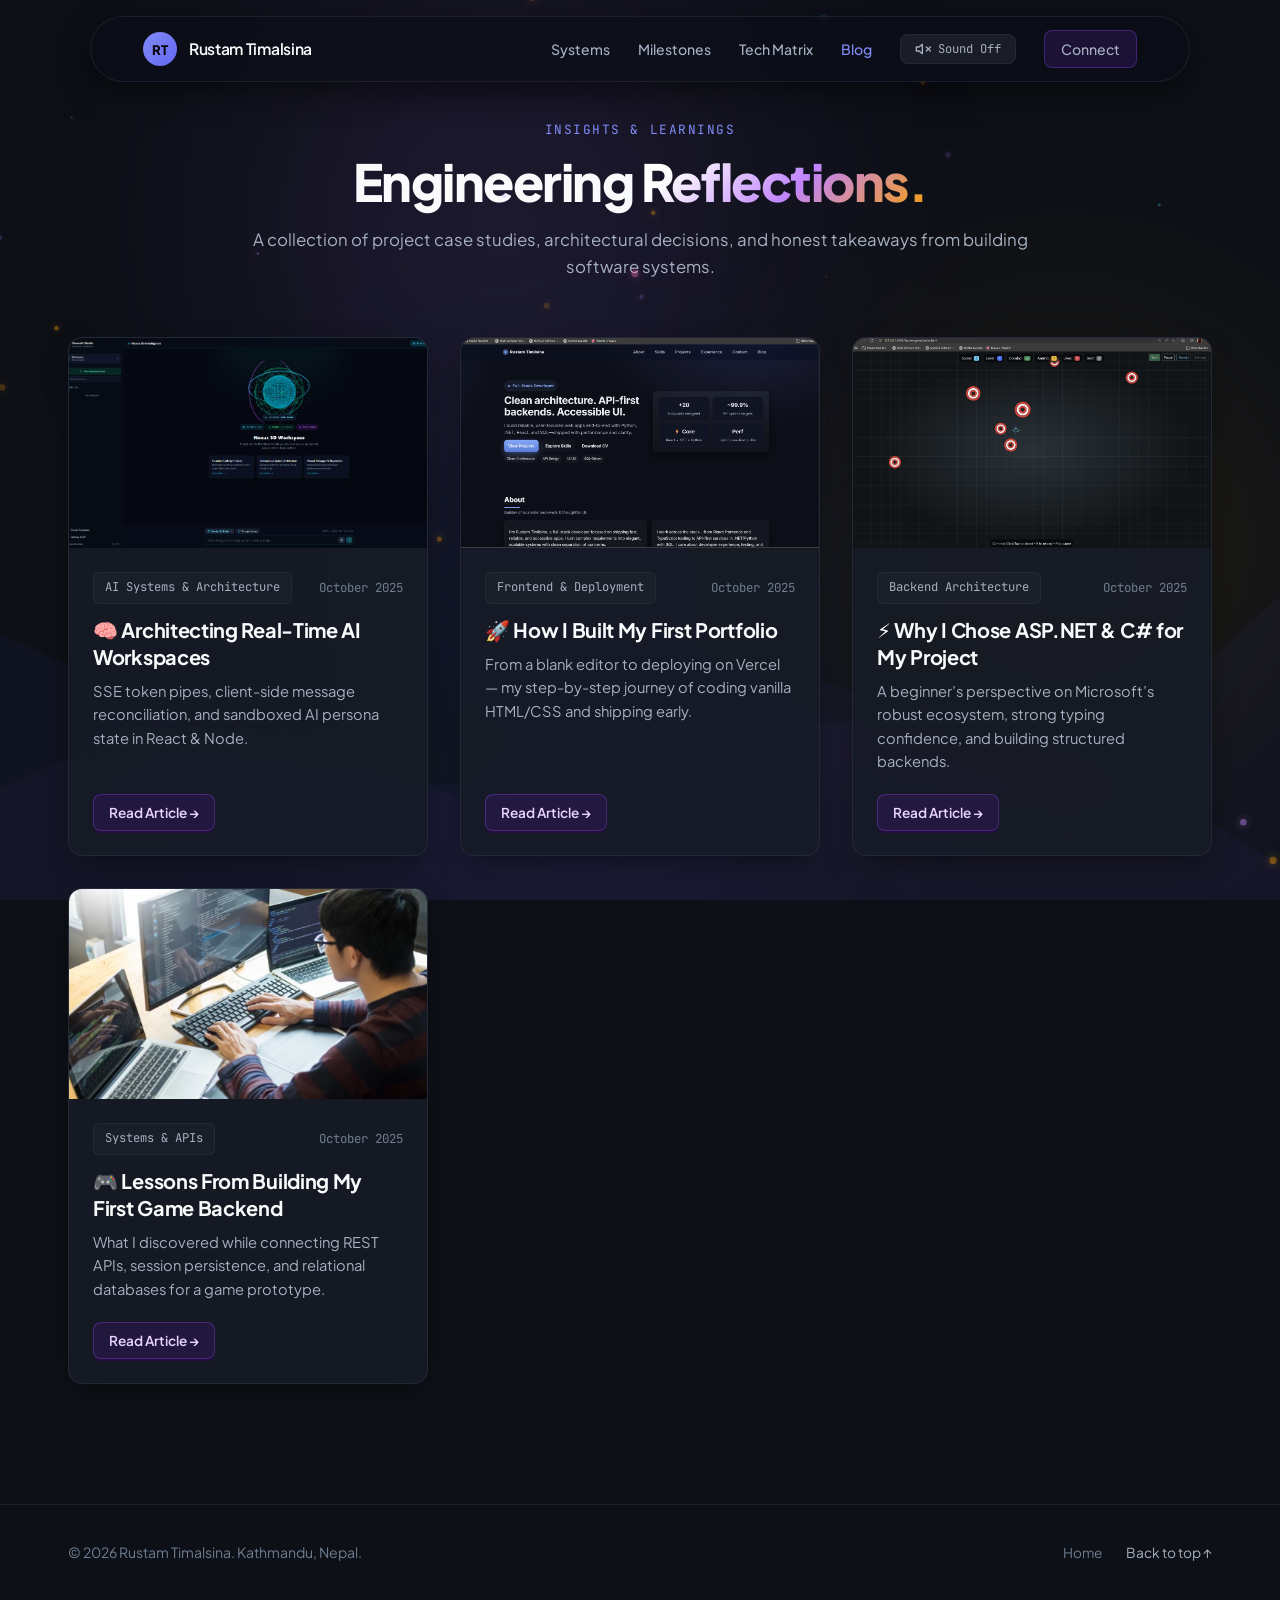
==== commit e986ff08: "feat(ui): complete Josh Comeau tactile polish across blog, project cards, and mobile sound" ====
--- a/blog.html
+++ b/blog.html
@@ -29,9 +29,20 @@
   <link rel="stylesheet" href="styles.css" />
 </head>
 <body>
-  <!-- Ambient Glow Orbs -->
-  <div class="ambient-glow glow-1"></div>
-  <div class="ambient-glow glow-2"></div>
+  <!-- Josh Comeau-Style Hardware-Accelerated Floating Aurora Waves & Sparkles Canvas -->
+  <canvas id="sparkles-canvas"></canvas>
+  <div class="aurora-backdrop">
+    <div class="aurora-glow aurora-purple"></div>
+    <div class="aurora-glow aurora-amber"></div>
+    <div class="aurora-glow aurora-blue"></div>
+    <!-- Layered Organic SVG Waves (Silky 120 FPS, Zero CPU Lag) -->
+    <svg class="organic-wave wave-1" viewBox="0 0 1440 320" preserveAspectRatio="none">
+      <path fill="rgba(99, 102, 241, 0.07)" d="M0,96L48,112C96,128,192,160,288,186.7C384,213,480,235,576,213.3C672,192,768,128,864,128C960,128,1056,192,1152,192C1248,192,1344,128,1392,96L1440,64L1440,320L1392,320C1344,320,1248,320,1152,320C1056,320,960,320,864,320C768,320,672,320,576,320C480,320,384,320,288,320C192,320,96,320,48,320L0,320Z"></path>
+    </svg>
+    <svg class="organic-wave wave-2" viewBox="0 0 1440 320" preserveAspectRatio="none">
+      <path fill="rgba(168, 85, 247, 0.06)" d="M0,192L48,176C96,160,192,128,288,138.7C384,149,480,203,576,208C672,213,768,171,864,149.3C960,128,1056,128,1152,149.3C1248,171,1344,213,1392,234.7L1440,256L1440,320L1392,320C1344,320,1248,320,1152,320C1056,320,960,320,864,320C768,320,672,320,576,320C480,320,384,320,288,320C192,320,96,320,48,320L0,320Z"></path>
+    </svg>
+  </div>
 
   <!-- Studio Header -->
   <header class="navbar">
@@ -45,6 +56,11 @@
         <a href="index.html#experience">Milestones</a>
         <a href="index.html#skills">Tech Matrix</a>
         <a href="blog.html" class="active" style="color: var(--cyan);">Blog</a>
+        <button type="button" id="sound-btn" class="sound-toggle-btn" onclick="toggleAudio()" title="Sound Effects (Josh Comeau Style)" aria-label="Toggle Sound Effects">
+          <svg id="sound-icon-on" width="16" height="16" viewBox="0 0 24 24" fill="none" stroke="currentColor" stroke-width="2" stroke-linecap="round" stroke-linejoin="round" style="display: none;"><polygon points="11 5 6 9 2 9 2 15 6 15 11 19 11 5"></polygon><path d="M19.07 4.93a10 10 0 0 1 0 14.14M15.54 8.46a5 5 0 0 1 0 7.07"></path></svg>
+          <svg id="sound-icon-off" width="16" height="16" viewBox="0 0 24 24" fill="none" stroke="currentColor" stroke-width="2" stroke-linecap="round" stroke-linejoin="round"><polygon points="11 5 6 9 2 9 2 15 6 15 11 19 11 5"></polygon><line x1="23" y1="9" x2="17" y2="15"></line><line x1="17" y1="9" x2="23" y2="15"></line></svg>
+          <span id="sound-label">Sound Off</span>
+        </button>
         <a href="index.html#contact" class="btn btn-nav">Connect</a>
       </nav>
     </div>
@@ -136,6 +152,7 @@
     </div>
   </footer>
 
+  <script src="tactile.js"></script>
   <script>
     document.getElementById('year').textContent = new Date().getFullYear();
   </script>
--- a/styles.css
+++ b/styles.css
@@ -1,29 +1,34 @@
 /* ==========================================================================
-   AWARDS-TIER 3D STUDIO DESIGN SYSTEM — Rustam Timalsina
+   JOSH W. COMEAU-INSPIRED TACTILE DESIGN SYSTEM — Rustam Timalsina
+   Warm Midnight Indigo • Organic Aurora Waves • Tactile Audio • 120 FPS
    ========================================================================== */
 
 :root {
-  --bg-deep: #050608;
-  --bg-card: rgba(13, 17, 26, 0.65);
-  --bg-card-hover: rgba(20, 27, 41, 0.85);
+  --bg-deep: hsl(222deg 26% 7%);
+  --bg-card: hsl(222deg 24% 11% / 0.75);
+  --bg-card-hover: hsl(222deg 25% 15% / 0.9);
   
-  --border-glass: rgba(255, 255, 255, 0.08);
-  --border-glow: rgba(56, 189, 248, 0.4);
-
-  --text-primary: #f8fafc;
-  --text-muted: #94a3b8;
-  --text-dim: #64748b;
-
-  --cyan: #38bdf8;
-  --indigo: #818cf8;
-  --violet: #a855f7;
+  --border-glass: hsl(222deg 20% 25% / 0.4);
+  --border-glow: hsl(265deg 90% 70% / 0.5);
+
+  --text-primary: hsl(210deg 20% 98%);
+  --text-muted: hsl(215deg 18% 70%);
+  --text-dim: hsl(215deg 14% 50%);
+
+  --purple-glow: hsl(265deg 90% 68%);
+  --blue-glow: hsl(225deg 95% 65%);
+  --amber-spark: hsl(40deg 95% 55%);
+  --pink-pop: hsl(330deg 85% 60%);
+
+  --cyan: #818cf8;
+  --indigo: #6366f1;
 
   --font-sans: 'Plus Jakarta Sans', system-ui, -apple-system, sans-serif;
   --font-mono: 'JetBrains Mono', monospace;
 
   --radius-sm: 8px;
-  --radius-md: 16px;
-  --radius-lg: 24px;
+  --radius-md: 14px;
+  --radius-lg: 20px;
 }
 
 *, *::before, *::after {
@@ -45,14 +50,21 @@
   overflow-x: hidden;
   position: relative;
   -webkit-font-smoothing: antialiased;
-  background-image: 
-    radial-gradient(rgba(255, 255, 255, 0.04) 1px, transparent 1px),
-    linear-gradient(to bottom, rgba(5, 6, 8, 0.8), var(--bg-deep));
-  background-size: 32px 32px, 100% 100%;
-}
-
-/* 3D Canvas */
-#canvas3d {
+}
+
+/* Josh Comeau Sparkles Canvas (Zero CPU Lag, Canvas2D) */
+#sparkles-canvas {
+  position: fixed;
+  top: 0;
+  left: 0;
+  width: 100vw;
+  height: 100vh;
+  z-index: 0;
+  pointer-events: none;
+}
+
+/* Layered Organic SVG Aurora Waves Backdrop */
+.aurora-backdrop {
   position: fixed;
   top: 0;
   left: 0;
@@ -60,30 +72,104 @@
   height: 100vh;
   z-index: -1;
   pointer-events: none;
-}
-
-/* Ambient Radial Lighting */
-.ambient-glow {
-  position: fixed;
+  overflow: hidden;
+}
+
+.aurora-glow {
+  position: absolute;
+  border-radius: 50%;
+  filter: blur(130px);
+  opacity: 0.18;
+  animation: float-aurora 14s infinite ease-in-out alternate;
+}
+
+.aurora-purple {
   width: 750px;
   height: 750px;
-  border-radius: 50%;
-  filter: blur(160px);
-  z-index: -2;
-  pointer-events: none;
-  opacity: 0.16;
-}
-
-.glow-1 {
   top: -150px;
   left: 10%;
-  background: radial-gradient(circle, var(--cyan), transparent 70%);
-}
-
-.glow-2 {
-  top: 40%;
-  right: -50px;
-  background: radial-gradient(circle, var(--indigo), transparent 70%);
+  background: radial-gradient(circle, var(--purple-glow), transparent 70%);
+}
+
+.aurora-amber {
+  width: 550px;
+  height: 550px;
+  top: 30%;
+  right: -60px;
+  background: radial-gradient(circle, var(--amber-spark), transparent 70%);
+  animation-duration: 18s;
+  animation-delay: -5s;
+}
+
+.aurora-blue {
+  width: 650px;
+  height: 650px;
+  bottom: -100px;
+  left: 20%;
+  background: radial-gradient(circle, var(--blue-glow), transparent 70%);
+  animation-duration: 22s;
+  animation-delay: -10s;
+}
+
+@keyframes float-aurora {
+  0% { transform: translate(0, 0) scale(1); }
+  50% { transform: translate(30px, -25px) scale(1.08); }
+  100% { transform: translate(-25px, 35px) scale(0.96); }
+}
+
+.organic-wave {
+  position: absolute;
+  bottom: 0;
+  left: 0;
+  width: 100%;
+  height: 380px;
+  pointer-events: none;
+  opacity: 0.65;
+}
+
+.wave-1 {
+  bottom: 0;
+  animation: wave-float 12s infinite ease-in-out alternate;
+}
+
+.wave-2 {
+  bottom: -40px;
+  animation: wave-float 16s infinite ease-in-out alternate-reverse;
+}
+
+@keyframes wave-float {
+  0% { transform: translateX(0); }
+  100% { transform: translateX(-30px); }
+}
+
+/* Sound Toggle Button (Josh Comeau Style) */
+.sound-toggle-btn {
+  display: inline-flex;
+  align-items: center;
+  gap: 7px;
+  padding: 6px 14px;
+  background: hsl(222deg 20% 16% / 0.7);
+  border: 1px solid var(--border-glass);
+  color: var(--text-muted);
+  font-family: var(--font-mono);
+  font-size: 0.76rem;
+  border-radius: var(--radius-sm);
+  cursor: pointer;
+  transition: all 0.2s cubic-bezier(0.16, 1, 0.3, 1);
+}
+
+.sound-toggle-btn:hover {
+  background: hsl(222deg 20% 22% / 0.9);
+  color: #ffffff;
+  border-color: rgba(255, 255, 255, 0.25);
+  transform: translateY(-1px);
+}
+
+.sound-toggle-btn.sound-active {
+  background: hsl(265deg 70% 30% / 0.4);
+  border-color: var(--purple-glow);
+  color: var(--purple-glow);
+  box-shadow: 0 0 14px hsl(265deg 90% 68% / 0.3);
 }
 
 .container {
@@ -168,43 +254,54 @@
   color: var(--text-primary);
 }
 
-/* Modern Buttons */
+/* Josh Comeau-Style 3D Tactile Pushable Buttons */
 .btn {
   display: inline-flex;
   align-items: center;
   gap: 8px;
-  padding: 13px 26px;
-  border-radius: 999px;
+  padding: 12px 24px;
+  border-radius: var(--radius-sm);
   font-size: 0.92rem;
   font-weight: 600;
   text-decoration: none;
-  transition: all 0.25s cubic-bezier(0.16, 1, 0.3, 1);
+  transition: transform 0.1s cubic-bezier(0.16, 1, 0.3, 1), box-shadow 0.1s ease, background 0.15s ease;
   cursor: pointer;
+  position: relative;
+  user-select: none;
+}
+
+/* 3D Mechanical Push Effect */
+.btn:active {
+  transform: translateY(3px) !important;
+  box-shadow: 0 1px 0 rgba(0, 0, 0, 0.4) !important;
 }
 
 .btn-primary {
-  background: linear-gradient(135deg, var(--cyan) 0%, #2563eb 100%);
+  background: linear-gradient(135deg, hsl(265deg 90% 64%), hsl(225deg 90% 58%));
   color: #ffffff;
-  box-shadow: 0 4px 24px rgba(56, 189, 248, 0.35);
-  border: 1px solid rgba(255, 255, 255, 0.2);
+  border: 1px solid hsl(265deg 90% 74% / 0.4);
+  box-shadow: 0 4px 0 hsl(265deg 80% 36%), 0 10px 24px hsl(265deg 90% 64% / 0.3);
 }
 
 .btn-primary:hover {
-  box-shadow: 0 8px 32px rgba(56, 189, 248, 0.55);
-  transform: translateY(-2px) scale(1.02);
+  transform: translateY(-2px);
+  box-shadow: 0 6px 0 hsl(265deg 80% 36%), 0 14px 30px hsl(265deg 90% 64% / 0.45);
+  background: linear-gradient(135deg, hsl(265deg 95% 68%), hsl(225deg 95% 62%));
 }
 
 .btn-secondary {
-  background: rgba(255, 255, 255, 0.03);
+  background: hsl(222deg 20% 14% / 0.85);
   border: 1px solid var(--border-glass);
   color: var(--text-primary);
   backdrop-filter: blur(12px);
+  box-shadow: 0 3px 0 hsl(222deg 20% 8%), 0 6px 16px rgba(0, 0, 0, 0.4);
 }
 
 .btn-secondary:hover {
-  background: rgba(255, 255, 255, 0.08);
-  border-color: var(--border-glow);
+  background: hsl(222deg 20% 20% / 0.95);
+  border-color: rgba(255, 255, 255, 0.2);
   transform: translateY(-2px);
+  box-shadow: 0 5px 0 hsl(222deg 20% 8%), 0 10px 20px rgba(0, 0, 0, 0.5);
 }
 
 .btn-ghost {
@@ -218,20 +315,21 @@
 }
 
 .btn-nav {
-  padding: 8px 18px;
-  background: rgba(56, 189, 248, 0.08);
-  color: var(--cyan);
-  border: 1px solid rgba(56, 189, 248, 0.25);
-  border-radius: 999px;
+  padding: 7px 16px;
+  background: hsl(265deg 60% 25% / 0.4);
+  color: #d8b4fe;
+  border: 1px solid hsl(265deg 80% 60% / 0.35);
+  border-radius: var(--radius-sm);
 }
 
 .btn-nav:hover {
-  background: rgba(56, 189, 248, 0.2);
-}
-
-/* Hero */
+  background: hsl(265deg 70% 35% / 0.6);
+  color: #ffffff;
+}
+
+/* Hero Section */
 .hero-section {
-  min-height: 94vh;
+  min-height: 88vh;
   display: flex;
   align-items: center;
   padding-top: 130px;
@@ -241,27 +339,45 @@
   max-width: 900px;
 }
 
+/* Streamlined Hero Top Bar */
+.hero-top-bar {
+  display: flex;
+  align-items: center;
+  flex-wrap: wrap;
+  gap: 12px;
+  margin-bottom: 24px;
+}
+
+.tactile-pill {
+  transition: transform 0.15s ease, box-shadow 0.15s ease;
+}
+
+.tactile-pill:hover {
+  transform: translateY(-2px);
+}
+
 .hero-tag {
   display: inline-flex;
   align-items: center;
-  gap: 10px;
-  padding: 8px 18px;
-  background: rgba(56, 189, 248, 0.06);
-  border: 1px solid rgba(56, 189, 248, 0.2);
+  gap: 8px;
+  padding: 6px 15px;
+  background: hsl(265deg 70% 20% / 0.4);
+  border: 1px solid hsl(265deg 70% 50% / 0.4);
   border-radius: 999px;
-  font-size: 0.82rem;
-  font-family: var(--font-mono);
-  color: var(--cyan);
-  margin-bottom: 28px;
+  font-size: 0.78rem;
+  font-family: var(--font-mono);
+  color: #d8b4fe;
+  margin-bottom: 0;
   backdrop-filter: blur(10px);
+  box-shadow: 0 2px 8px rgba(0, 0, 0, 0.3);
 }
 
 .pulse-indicator {
   width: 7px;
   height: 7px;
   border-radius: 50%;
-  background-color: var(--cyan);
-  box-shadow: 0 0 12px var(--cyan);
+  background-color: #c084fc;
+  box-shadow: 0 0 12px #c084fc;
 }
 
 .hero-title {
@@ -269,28 +385,52 @@
   font-weight: 800;
   letter-spacing: -0.04em;
   line-height: 1.1;
-  margin-bottom: 28px;
-}
-
+  margin-bottom: 24px;
+}
+
+/* Warm Whimsical Gradient (Josh Comeau Magic) */
 .gradient-text {
-  background: linear-gradient(135deg, #ffffff 10%, var(--cyan) 60%, var(--indigo) 100%);
+  background: linear-gradient(135deg, #ffffff 15%, #c084fc 55%, #f59e0b 100%);
   -webkit-background-clip: text;
   -webkit-text-fill-color: transparent;
 }
 
 .hero-desc {
-  font-size: 1.22rem;
+  font-size: 1.18rem;
   color: var(--text-muted);
   max-width: 740px;
-  line-height: 1.7;
-  margin-bottom: 40px;
+  line-height: 1.65;
+  margin-bottom: 36px;
   font-weight: 400;
 }
 
 .hero-actions {
   display: flex;
-  gap: 16px;
+  gap: 12px;
   flex-wrap: wrap;
+  align-items: center;
+}
+
+.hero-actions .btn {
+  display: inline-flex;
+  align-items: center;
+  justify-content: center;
+  gap: 8px;
+  padding: 11px 20px;
+  font-size: 0.88rem;
+  border-radius: var(--radius-sm);
+  white-space: nowrap;
+}
+
+.btn-cv {
+  border-color: rgba(56, 189, 248, 0.25);
+  color: var(--cyan);
+}
+
+.btn-cv:hover {
+  background: rgba(56, 189, 248, 0.12);
+  border-color: var(--cyan);
+  color: #ffffff;
 }
 
 /* Section Headers */
@@ -330,18 +470,19 @@
 
 .project-card {
   position: relative;
-  background: rgba(11, 15, 25, 0.82);
-  border: 1px solid var(--border-glass);
+  background: hsl(222deg 24% 12% / 0.85);
+  border: 1px solid hsl(222deg 20% 24% / 0.5);
   border-radius: var(--radius-md);
   padding: 30px 26px;
-  backdrop-filter: blur(18px);
-  -webkit-backdrop-filter: blur(18px);
-  transition: transform 0.2s cubic-bezier(0.16, 1, 0.3, 1), border-color 0.25s ease, box-shadow 0.25s ease;
+  backdrop-filter: blur(20px);
+  -webkit-backdrop-filter: blur(20px);
+  transition: transform 0.2s cubic-bezier(0.16, 1, 0.3, 1), border-color 0.2s ease, box-shadow 0.25s ease;
   transform-style: preserve-3d;
   overflow: hidden;
   display: flex;
   flex-direction: column;
   height: 100%;
+  box-shadow: 0 10px 30px -10px rgba(0, 0, 0, 0.6);
 }
 
 /* Subtle Cursor Radial Spotlight */
@@ -351,9 +492,9 @@
   top: var(--mouse-y, -1000px);
   left: var(--mouse-x, -1000px);
   transform: translate(-50%, -50%);
-  width: 450px;
-  height: 450px;
-  background: radial-gradient(circle, rgba(56, 189, 248, 0.15), transparent 70%);
+  width: 460px;
+  height: 460px;
+  background: radial-gradient(circle, hsl(265deg 90% 68% / 0.16), transparent 70%);
   opacity: 0;
   pointer-events: none;
   transition: opacity 0.3s ease;
@@ -364,9 +505,9 @@
 }
 
 .project-card:hover {
-  background: var(--bg-card-hover);
-  border-color: var(--border-glow);
-  box-shadow: 0 24px 48px -12px rgba(0, 0, 0, 0.8), 0 0 35px rgba(56, 189, 248, 0.18);
+  background: hsl(222deg 25% 15% / 0.95);
+  border-color: hsl(265deg 90% 70% / 0.5);
+  box-shadow: 0 24px 48px -12px rgba(0, 0, 0, 0.8), 0 0 35px hsl(265deg 90% 68% / 0.18);
 }
 
 .card-top {
@@ -431,51 +572,99 @@
   font-family: var(--font-mono);
   font-size: 0.76rem;
   padding: 5px 11px;
-  background: rgba(255, 255, 255, 0.03);
+  background: hsl(222deg 20% 15% / 0.6);
   border: 1px solid var(--border-glass);
   border-radius: 6px;
   color: var(--text-muted);
+  cursor: default;
+  transition: transform 0.25s cubic-bezier(0.34, 1.56, 0.64, 1), background 0.2s ease, border-color 0.2s ease, color 0.2s ease, box-shadow 0.2s ease;
+  user-select: none;
+}
+
+.pill:hover {
+  transform: translateY(-2px) scale(1.06);
+  border-color: var(--purple-glow);
+  background: hsl(265deg 80% 25% / 0.35);
+  color: #ffffff;
+  box-shadow: 0 4px 12px hsl(265deg 90% 68% / 0.2);
+}
+
+.pill:active {
+  transform: translateY(1px) scale(0.96);
 }
 
 .card-links {
   margin-top: auto;
   display: flex;
   align-items: center;
-  gap: 14px;
+  gap: 12px;
   padding-top: 16px;
   border-top: 1px solid rgba(255, 255, 255, 0.05);
+  flex-wrap: wrap;
 }
 
 .card-btn {
   display: inline-flex;
   align-items: center;
-  font-size: 0.9rem;
+  font-size: 0.88rem;
   font-weight: 600;
   color: var(--cyan);
   text-decoration: none;
-  transition: gap 0.2s ease, color 0.2s ease;
-}
-/* Live Demo Pill Button */
+  transition: gap 0.2s ease, color 0.2s ease, transform 0.1s ease;
+  user-select: none;
+}
+
+/* 3D Mechanical Live Demo Pill Button */
 .card-btn.live {
   display: inline-flex;
   align-items: center;
-  gap: 5px;
-  padding: 4px 10px;
-  background: rgba(56, 189, 248, 0.12);
-  border: 1px solid rgba(56, 189, 248, 0.35);
-  border-radius: 6px;
-  color: var(--cyan);
+  gap: 6px;
+  padding: 6px 14px;
+  background: hsl(222deg 20% 16% / 0.9);
+  border: 1px solid hsl(265deg 70% 60% / 0.4);
+  border-radius: var(--radius-sm);
+  color: #e9d5ff;
   font-size: 0.82rem;
   font-weight: 600;
   text-decoration: none;
-  transition: all 0.2s ease;
+  box-shadow: 0 3px 0 hsl(222deg 20% 8%), 0 6px 14px rgba(0, 0, 0, 0.3);
+  transition: transform 0.1s cubic-bezier(0.16, 1, 0.3, 1), box-shadow 0.1s ease, background 0.15s ease, border-color 0.15s ease;
 }
 
 .card-btn.live:hover {
-  background: var(--cyan);
-  color: #050608;
-  box-shadow: 0 0 12px rgba(56, 189, 248, 0.4);
-  transform: translateY(-1px);
+  transform: translateY(-2px);
+  background: hsl(265deg 75% 35% / 0.5);
+  border-color: var(--purple-glow);
+  color: #ffffff;
+  box-shadow: 0 5px 0 hsl(222deg 20% 8%), 0 10px 22px hsl(265deg 90% 68% / 0.25);
+}
+
+.card-btn.live:active {
+  transform: translateY(2px) !important;
+  box-shadow: 0 1px 0 hsl(222deg 20% 8%) !important;
+}
+
+/* Tactile Architecture Blueprint Trigger */
+.card-btn.arch-trigger {
+  padding: 6px 12px;
+  border-radius: var(--radius-sm);
+  background: hsl(222deg 20% 14% / 0.7);
+  border: 1px solid var(--border-glass);
+  color: var(--text-muted);
+  box-shadow: 0 2px 0 hsl(222deg 20% 8%);
+  transition: all 0.15s ease;
+}
+
+.card-btn.arch-trigger:hover {
+  transform: translateY(-2px);
+  color: var(--cyan);
+  border-color: rgba(56, 189, 248, 0.4);
+  box-shadow: 0 4px 0 hsl(222deg 20% 8%), 0 8px 16px rgba(56, 189, 248, 0.15);
+}
+
+.card-btn.arch-trigger:active {
+  transform: translateY(2px) !important;
+  box-shadow: 0 1px 0 hsl(222deg 20% 8%) !important;
 }
 
 .card-btn:hover {
@@ -680,12 +869,49 @@
     letter-spacing: -0.01em;
   }
 
+  /* Sound toggle on mobile: hide text, show neat tactile speaker icon */
+  #sound-label {
+    display: none;
+  }
+
+  .sound-toggle-btn {
+    padding: 4px 6px;
+    gap: 0;
+    min-width: 28px;
+    height: 28px;
+    display: inline-flex;
+    align-items: center;
+    justify-content: center;
+    border-radius: 6px;
+  }
+
+  .cmd-trigger-btn {
+    padding: 4px 6px;
+    font-size: 0.68rem;
+    height: 28px;
+  }
+
   /* CTA button styling on mobile */
   .nav-links .btn-nav {
     padding: 4px 8px;
     font-size: 0.68rem;
     margin-left: 2px;
   }
+}
+
+@media (max-width: 640px) {
+  /* On compact phones, streamline nav links so Systems, Blog, Sound, ⌘K, and Connect fit cleanly */
+  .nav-links a[href*="experience"],
+  .nav-links a[href*="skills"] {
+    display: none !important;
+  }
+
+  .sound-toggle-btn {
+    width: 28px;
+    height: 28px;
+    padding: 0;
+  }
+}
 
   /* --- Fix Crushed Experience & Timeline Cards on Mobile --- */
   .exp-card,
@@ -1201,23 +1427,44 @@
 }
 
 .blog-card {
-  background: var(--bg-card);
-  border: 1px solid var(--border-glass);
+  position: relative;
+  background: hsl(222deg 24% 12% / 0.85);
+  border: 1px solid hsl(222deg 20% 24% / 0.5);
   border-radius: var(--radius-md);
   overflow: hidden;
   display: flex;
   flex-direction: column;
-  backdrop-filter: blur(12px);
-  -webkit-backdrop-filter: blur(12px);
-  transition: transform 0.25s ease, border-color 0.25s ease, box-shadow 0.25s ease;
+  backdrop-filter: blur(20px);
+  -webkit-backdrop-filter: blur(20px);
+  transition: transform 0.25s cubic-bezier(0.16, 1, 0.3, 1), border-color 0.25s ease, box-shadow 0.25s ease;
   text-decoration: none;
   color: inherit;
+  box-shadow: 0 10px 30px -10px rgba(0, 0, 0, 0.6);
+  transform-style: preserve-3d;
+}
+
+.blog-card::before {
+  content: '';
+  position: absolute;
+  top: var(--mouse-y, -1000px);
+  left: var(--mouse-x, -1000px);
+  transform: translate(-50%, -50%);
+  width: 440px;
+  height: 440px;
+  background: radial-gradient(circle, hsl(265deg 90% 68% / 0.15), transparent 70%);
+  opacity: 0;
+  pointer-events: none;
+  transition: opacity 0.3s ease;
+}
+
+.blog-card:hover::before {
+  opacity: 1;
 }
 
 .blog-card:hover {
-  transform: translateY(-5px);
-  border-color: rgba(56, 189, 248, 0.4);
-  box-shadow: 0 16px 36px rgba(0, 0, 0, 0.45), 0 0 20px rgba(56, 189, 248, 0.15);
+  transform: translateY(-6px);
+  border-color: hsl(265deg 90% 70% / 0.5);
+  box-shadow: 0 24px 48px -12px rgba(0, 0, 0, 0.8), 0 0 35px hsl(265deg 90% 68% / 0.18);
 }
 
 .blog-card-media {
@@ -1267,7 +1514,7 @@
 }
 
 .blog-card:hover .blog-card-title {
-  color: var(--cyan);
+  color: #ffffff;
 }
 
 .blog-card-summary {
@@ -1282,10 +1529,32 @@
   display: inline-flex;
   align-items: center;
   gap: 8px;
-  color: var(--cyan);
-  font-size: 0.88rem;
+  color: #e9d5ff;
+  background: hsl(265deg 60% 25% / 0.4);
+  border: 1px solid hsl(265deg 80% 60% / 0.35);
+  padding: 7px 15px;
+  border-radius: var(--radius-sm);
+  font-size: 0.85rem;
   font-weight: 600;
+  text-decoration: none;
   margin-top: auto;
+  align-self: flex-start;
+  box-shadow: 0 2px 0 hsl(265deg 60% 15%);
+  transition: all 0.15s ease;
+  user-select: none;
+}
+
+.blog-card-cta:hover {
+  background: hsl(265deg 70% 35% / 0.6);
+  color: #ffffff;
+  border-color: var(--purple-glow);
+  transform: translateY(-2px);
+  box-shadow: 0 4px 0 hsl(265deg 60% 15%), 0 6px 16px hsl(265deg 90% 68% / 0.25);
+}
+
+.blog-card-cta:active {
+  transform: translateY(2px) !important;
+  box-shadow: 0 0 0 transparent !important;
 }
 
 /* Article Page Layout */
@@ -1460,9 +1729,9 @@
   font-family: var(--font-mono);
   font-size: 0.76rem;
   font-weight: 500;
-  padding: 4px 12px;
+  padding: 6px 12px;
   border-radius: 999px;
-  margin-bottom: 16px;
+  margin-bottom: 0;
   letter-spacing: 0.02em;
 }
 
@@ -1481,27 +1750,28 @@
 }
 
 /* Interactive Terminal Window */
+/* Interactive Terminal Window — Tactile Midnight Glass */
 .terminal-window {
-  background: rgba(10, 14, 23, 0.85);
-  border: 1px solid var(--border-glass);
+  background: hsl(222deg 26% 10% / 0.9);
+  border: 1px solid hsl(222deg 20% 25% / 0.5);
   border-radius: var(--radius-md);
-  box-shadow: 0 20px 50px rgba(0, 0, 0, 0.5), 0 0 25px rgba(56, 189, 248, 0.1);
+  box-shadow: 0 24px 50px rgba(0, 0, 0, 0.6), 0 0 30px hsl(265deg 90% 68% / 0.1);
   overflow: hidden;
   font-family: var(--font-mono);
   max-width: 820px;
   margin: 36px auto 0;
-  backdrop-filter: blur(16px);
-  -webkit-backdrop-filter: blur(16px);
+  backdrop-filter: blur(20px);
+  -webkit-backdrop-filter: blur(20px);
   text-align: left;
 }
 
 .terminal-header {
-  background: rgba(18, 24, 38, 0.9);
+  background: hsl(222deg 25% 14% / 0.95);
   padding: 10px 16px;
   display: flex;
   align-items: center;
   justify-content: space-between;
-  border-bottom: 1px solid var(--border-glass);
+  border-bottom: 1px solid hsl(222deg 20% 22% / 0.5);
 }
 
 .terminal-dots {
@@ -1510,8 +1780,8 @@
 }
 
 .terminal-dot {
-  width: 11px;
-  height: 11px;
+  width: 10px;
+  height: 10px;
   border-radius: 50%;
 }
 
@@ -1524,12 +1794,40 @@
   color: var(--text-dim);
 }
 
+.terminal-badge-ai {
+  display: inline-flex;
+  align-items: center;
+  gap: 6px;
+  background: hsl(265deg 70% 30% / 0.35);
+  border: 1px solid hsl(265deg 80% 65% / 0.4);
+  padding: 3px 10px;
+  border-radius: 999px;
+  font-size: 0.68rem;
+  color: #d8b4fe;
+  font-weight: 600;
+  letter-spacing: 0.02em;
+}
+
+.terminal-ai-dot {
+  width: 6px;
+  height: 6px;
+  border-radius: 50%;
+  background: #c084fc;
+  box-shadow: 0 0 8px #c084fc;
+  animation: pulse-purple 1.6s infinite ease-in-out;
+}
+
+@keyframes pulse-purple {
+  0%, 100% { opacity: 1; transform: scale(1); }
+  50% { opacity: 0.4; transform: scale(0.85); }
+}
+
 .terminal-quick-cmds {
   display: flex;
   align-items: center;
   gap: 8px;
   padding: 8px 16px;
-  background: rgba(13, 17, 28, 0.5);
+  background: hsl(222deg 24% 12% / 0.6);
   border-bottom: 1px solid rgba(255, 255, 255, 0.04);
   overflow-x: auto;
   white-space: nowrap;
@@ -1542,20 +1840,35 @@
 }
 
 .cmd-pill {
-  background: rgba(255, 255, 255, 0.04);
+  background: hsl(222deg 20% 18% / 0.7);
   border: 1px solid var(--border-glass);
-  color: var(--cyan);
+  color: var(--text-muted);
   font-size: 0.72rem;
   font-family: var(--font-mono);
-  padding: 3px 10px;
-  border-radius: 999px;
+  padding: 4px 10px;
+  border-radius: var(--radius-sm);
   cursor: pointer;
-  transition: all 0.2s ease;
+  transition: all 0.2s cubic-bezier(0.16, 1, 0.3, 1);
 }
 
 .cmd-pill:hover {
-  background: rgba(56, 189, 248, 0.15);
-  border-color: var(--cyan);
+  background: hsl(222deg 20% 25% / 0.9);
+  color: #ffffff;
+  border-color: rgba(255, 255, 255, 0.25);
+  transform: translateY(-1px);
+}
+
+.cmd-pill-ai {
+  background: hsl(265deg 60% 25% / 0.35);
+  border-color: hsl(265deg 70% 60% / 0.35);
+  color: #e9d5ff;
+}
+
+.cmd-pill-ai:hover {
+  background: hsl(265deg 70% 35% / 0.55);
+  border-color: hsl(265deg 90% 70% / 0.6);
+  box-shadow: 0 0 12px hsl(265deg 90% 68% / 0.3);
+  transform: translateY(-1px);
 }
 
 .terminal-body {
@@ -1718,17 +2031,17 @@
 .hud-4d {
   display: inline-flex;
   align-items: center;
-  gap: 12px;
+  gap: 10px;
   background: rgba(10, 14, 26, 0.75);
   border: 1px solid var(--border-glass);
   backdrop-filter: blur(12px);
   -webkit-backdrop-filter: blur(12px);
-  padding: 6px 14px;
+  padding: 5px 12px;
   border-radius: 999px;
   font-family: var(--font-mono);
   font-size: 0.72rem;
   color: var(--text-dim);
-  margin-top: 14px;
+  margin-top: 0;
   box-shadow: 0 4px 20px rgba(0, 0, 0, 0.3);
   transition: all 0.3s ease;
 }
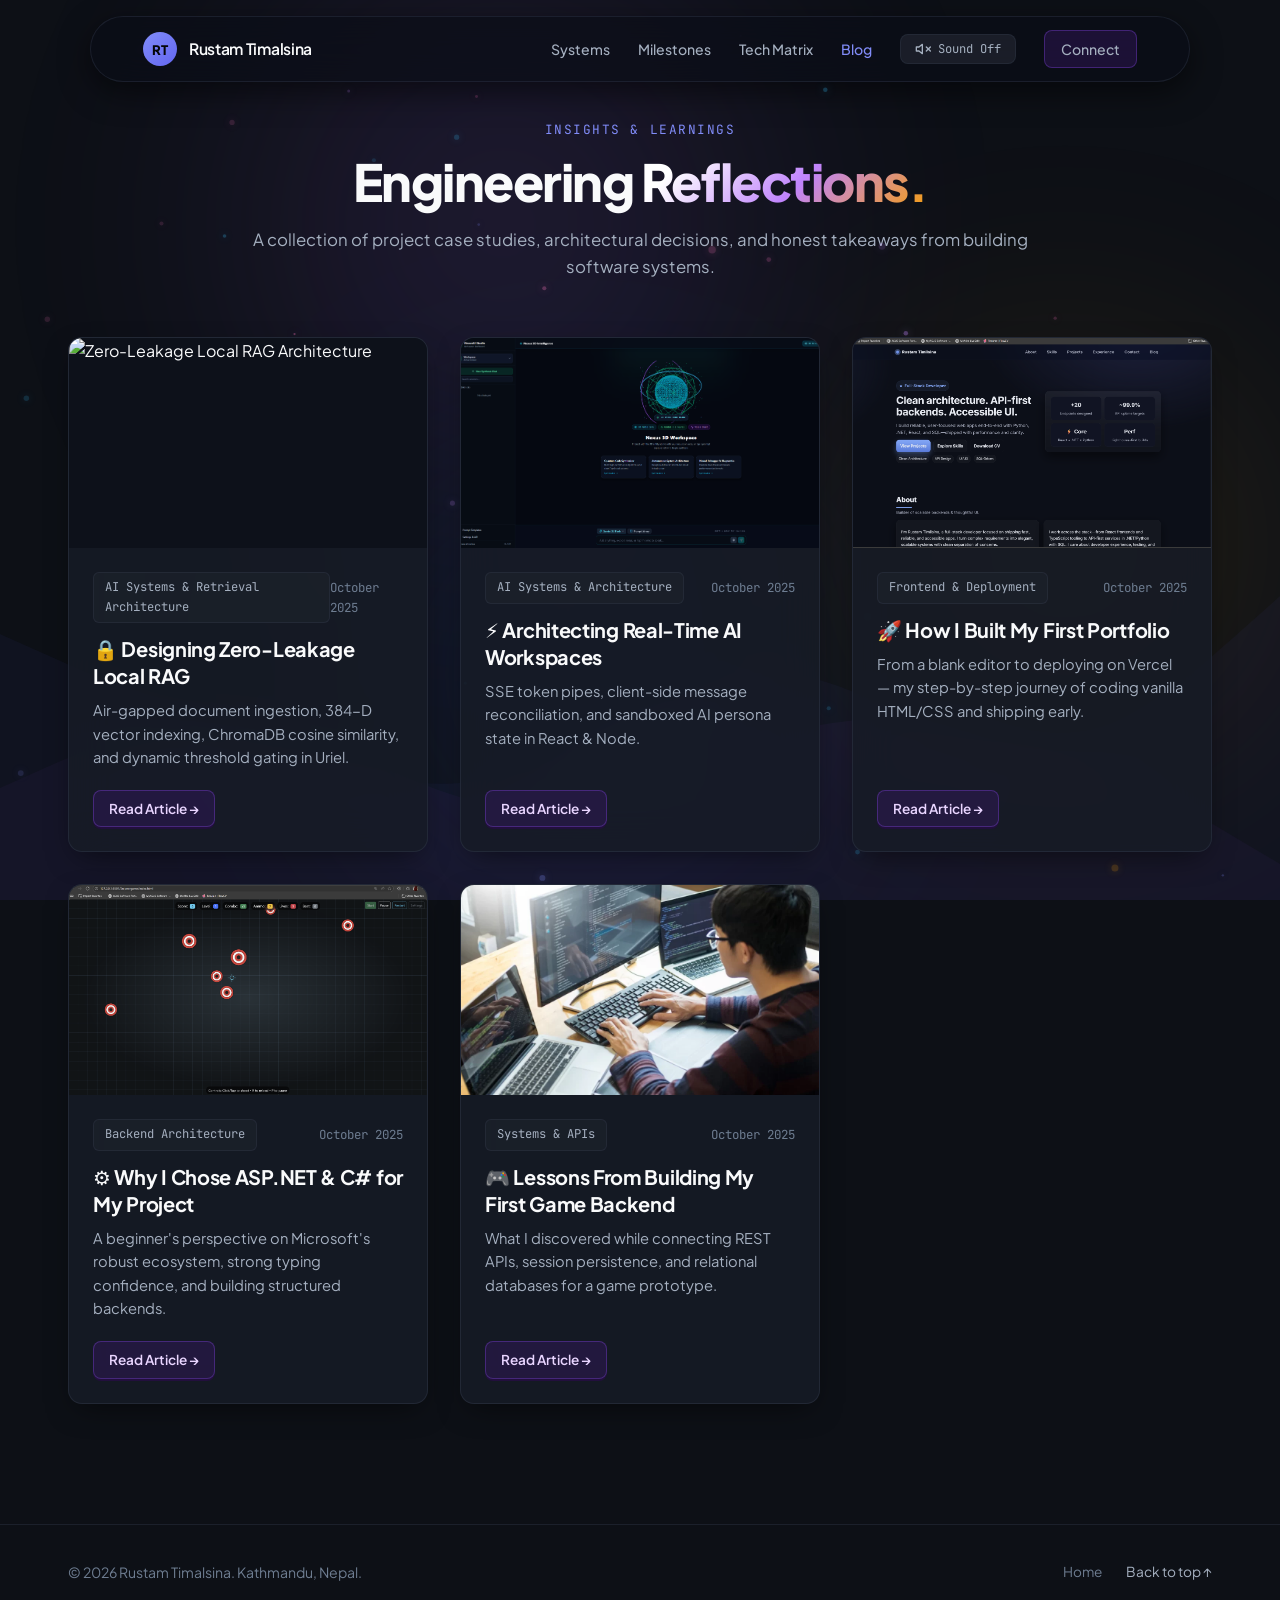
==== commit 75372fcd: "feat(blog): publish deep dive on Uriel zero-leakage local RAG architecture" ====
--- a/blog.html
+++ b/blog.html
@@ -75,7 +75,23 @@
       </div>
 
       <div class="blog-grid">
-        <!-- Post 4 (Featured) -->
+        <!-- Post 5 (Featured - Zero Leakage Local RAG) -->
+        <article class="blog-card">
+          <div class="blog-card-media">
+            <img src="assets/uriel-rag-banner.svg" alt="Zero-Leakage Local RAG Architecture" loading="lazy" />
+          </div>
+          <div class="blog-card-content">
+            <div class="blog-meta">
+              <span class="pill">AI Systems & Retrieval Architecture</span>
+              <span>October 2025</span>
+            </div>
+            <h2 class="blog-card-title">🔒 Designing Zero-Leakage Local RAG</h2>
+            <p class="blog-card-summary">Air-gapped document ingestion, 384-D vector indexing, ChromaDB cosine similarity, and dynamic threshold gating in Uriel.</p>
+            <a href="post5.html" class="blog-card-cta">Read Article →</a>
+          </div>
+        </article>
+
+        <!-- Post 4 (Real-Time AI Workspaces) -->
         <article class="blog-card">
           <div class="blog-card-media">
             <img src="assets/nexus-ai-studio.png" alt="NexusAI Studio Architecture" loading="lazy" />
@@ -85,7 +101,7 @@
               <span class="pill">AI Systems & Architecture</span>
               <span>October 2025</span>
             </div>
-            <h2 class="blog-card-title">🧠 Architecting Real-Time AI Workspaces</h2>
+            <h2 class="blog-card-title">⚡ Architecting Real-Time AI Workspaces</h2>
             <p class="blog-card-summary">SSE token pipes, client-side message reconciliation, and sandboxed AI persona state in React & Node.</p>
             <a href="post4.html" class="blog-card-cta">Read Article →</a>
           </div>
@@ -117,8 +133,8 @@
               <span class="pill">Backend Architecture</span>
               <span>October 2025</span>
             </div>
-            <h2 class="blog-card-title">⚡ Why I Chose ASP.NET & C# for My Project</h2>
-            <p class="blog-card-summary">A beginner’s perspective on Microsoft’s robust ecosystem, strong typing confidence, and building structured backends.</p>
+            <h2 class="blog-card-title">⚙️ Why I Chose ASP.NET & C# for My Project</h2>
+            <p class="blog-card-summary">A beginner's perspective on Microsoft's robust ecosystem, strong typing confidence, and building structured backends.</p>
             <a href="post2.html" class="blog-card-cta">Read Article →</a>
           </div>
         </article>
--- a/styles.css
+++ b/styles.css
@@ -473,7 +473,7 @@
   background: hsl(222deg 24% 12% / 0.85);
   border: 1px solid hsl(222deg 20% 24% / 0.5);
   border-radius: var(--radius-md);
-  padding: 30px 26px;
+  padding: 0;
   backdrop-filter: blur(20px);
   -webkit-backdrop-filter: blur(20px);
   transition: transform 0.2s cubic-bezier(0.16, 1, 0.3, 1), border-color 0.2s ease, box-shadow 0.25s ease;
@@ -483,6 +483,86 @@
   flex-direction: column;
   height: 100%;
   box-shadow: 0 10px 30px -10px rgba(0, 0, 0, 0.6);
+}
+
+/* Project Visual Preview Banner */
+.project-media {
+  width: 100%;
+  height: 185px;
+  overflow: hidden;
+  position: relative;
+  background: hsl(222deg 26% 8%);
+  border-bottom: 1px solid var(--border-glass);
+}
+
+.project-media img {
+  width: 100%;
+  height: 100%;
+  object-fit: cover;
+  display: block;
+  transition: transform 0.4s cubic-bezier(0.16, 1, 0.3, 1);
+}
+
+.project-card:hover .project-media img {
+  transform: scale(1.04);
+}
+
+/* Generative Vector Blueprints for Research Projects */
+.project-media-vector {
+  width: 100%;
+  height: 100%;
+  display: flex;
+  align-items: center;
+  justify-content: center;
+  position: relative;
+  overflow: hidden;
+}
+
+.card-inner {
+  padding: 24px 22px;
+  display: flex;
+  flex-direction: column;
+  flex: 1;
+}
+
+/* Telemetry Metrics Ribbon */
+.project-metrics {
+  display: flex;
+  flex-wrap: wrap;
+  gap: 6px;
+  margin: 10px 0 16px;
+}
+
+.metric-tag {
+  font-family: var(--font-mono);
+  font-size: 0.7rem;
+  padding: 3px 8px;
+  background: hsl(222deg 25% 16% / 0.7);
+  border: 1px solid hsl(222deg 20% 26% / 0.5);
+  border-radius: 4px;
+  color: #cbd5e1;
+  display: inline-flex;
+  align-items: center;
+  gap: 4px;
+  white-space: nowrap;
+}
+
+.metric-tag.accent-purple {
+  border-color: hsl(265deg 70% 60% / 0.4);
+  color: #e9d5ff;
+  background: hsl(265deg 50% 20% / 0.3);
+}
+
+.metric-tag.accent-cyan {
+  border-color: hsl(190deg 90% 50% / 0.4);
+  color: #a5f3fc;
+  background: hsl(190deg 50% 20% / 0.3);
+}
+
+.metric-tag.accent-amber {
+  border-color: hsl(40deg 95% 55% / 0.4);
+  color: #fde68a;
+  background: hsl(40deg 50% 20% / 0.3);
 }
 
 /* Subtle Cursor Radial Spotlight */
@@ -498,6 +578,7 @@
   opacity: 0;
   pointer-events: none;
   transition: opacity 0.3s ease;
+  z-index: 1;
 }
 
 .project-card:hover::before {
@@ -515,7 +596,7 @@
   justify-content: space-between;
   align-items: center;
   gap: 12px;
-  margin-bottom: 18px;
+  margin-bottom: 14px;
 }
 
 .project-badge {
@@ -667,8 +748,115 @@
   box-shadow: 0 1px 0 hsl(222deg 20% 8%) !important;
 }
 
+/* Tactile Code Peek Toggle Button */
+.card-btn.code-peek-btn {
+  padding: 6px 12px;
+  border-radius: var(--radius-sm);
+  background: hsl(222deg 20% 16% / 0.85);
+  border: 1px solid var(--border-glass);
+  color: #e2e8f0;
+  box-shadow: 0 2px 0 hsl(222deg 20% 8%);
+  transition: all 0.15s ease;
+  cursor: pointer;
+}
+
+.card-btn.code-peek-btn:hover {
+  transform: translateY(-2px);
+  border-color: var(--purple-glow);
+  color: #ffffff;
+  box-shadow: 0 4px 0 hsl(222deg 20% 8%), 0 6px 14px hsl(265deg 90% 68% / 0.25);
+}
+
+.card-btn.code-peek-btn:active {
+  transform: translateY(2px) !important;
+  box-shadow: 0 0 0 transparent !important;
+}
+
 .card-btn:hover {
   color: #fff;
+}
+
+/* Expandable In-Card Code Snippet Drawer */
+.code-peek-drawer {
+  max-height: 0;
+  overflow: hidden;
+  transition: max-height 0.4s cubic-bezier(0.16, 1, 0.3, 1), opacity 0.3s ease;
+  opacity: 0;
+  margin-top: 0;
+  background: #07090e;
+  border-radius: 8px;
+  border: 1px solid transparent;
+}
+
+.code-peek-drawer.active {
+  max-height: 420px;
+  opacity: 1;
+  margin-top: 16px;
+  border-color: var(--border-glass);
+  box-shadow: inset 0 2px 8px rgba(0, 0, 0, 0.6);
+}
+
+.code-peek-header {
+  display: flex;
+  justify-content: space-between;
+  align-items: center;
+  padding: 8px 12px;
+  background: hsl(222deg 25% 12%);
+  border-bottom: 1px solid hsl(222deg 20% 20% / 0.6);
+  font-family: var(--font-mono);
+  font-size: 0.74rem;
+  color: var(--text-dim);
+}
+
+.code-peek-filename {
+  color: var(--cyan);
+  font-weight: 500;
+}
+
+.code-peek-drawer pre {
+  margin: 0;
+  padding: 12px 14px;
+  overflow-x: auto;
+  font-family: var(--font-mono);
+  font-size: 0.77rem;
+  line-height: 1.55;
+  color: #e2e8f0;
+  background: transparent;
+  max-height: 320px;
+}
+
+/* Architecture Modal Tabs */
+.modal-tabs {
+  display: flex;
+  gap: 10px;
+  margin-bottom: 24px;
+  border-bottom: 1px solid var(--border-glass);
+  padding-bottom: 12px;
+}
+
+.modal-tab-btn {
+  background: hsl(222deg 20% 15% / 0.7);
+  border: 1px solid var(--border-glass);
+  color: var(--text-muted);
+  font-family: var(--font-mono);
+  font-size: 0.82rem;
+  font-weight: 600;
+  padding: 8px 16px;
+  border-radius: var(--radius-sm);
+  cursor: pointer;
+  transition: all 0.2s ease;
+}
+
+.modal-tab-btn:hover {
+  background: hsl(222deg 20% 22% / 0.9);
+  color: #ffffff;
+}
+
+.modal-tab-btn.active {
+  background: hsl(265deg 70% 30% / 0.5);
+  border-color: var(--purple-glow);
+  color: #ffffff;
+  box-shadow: 0 0 16px hsl(265deg 90% 68% / 0.3);
 }
 
 /* Experience Cards */
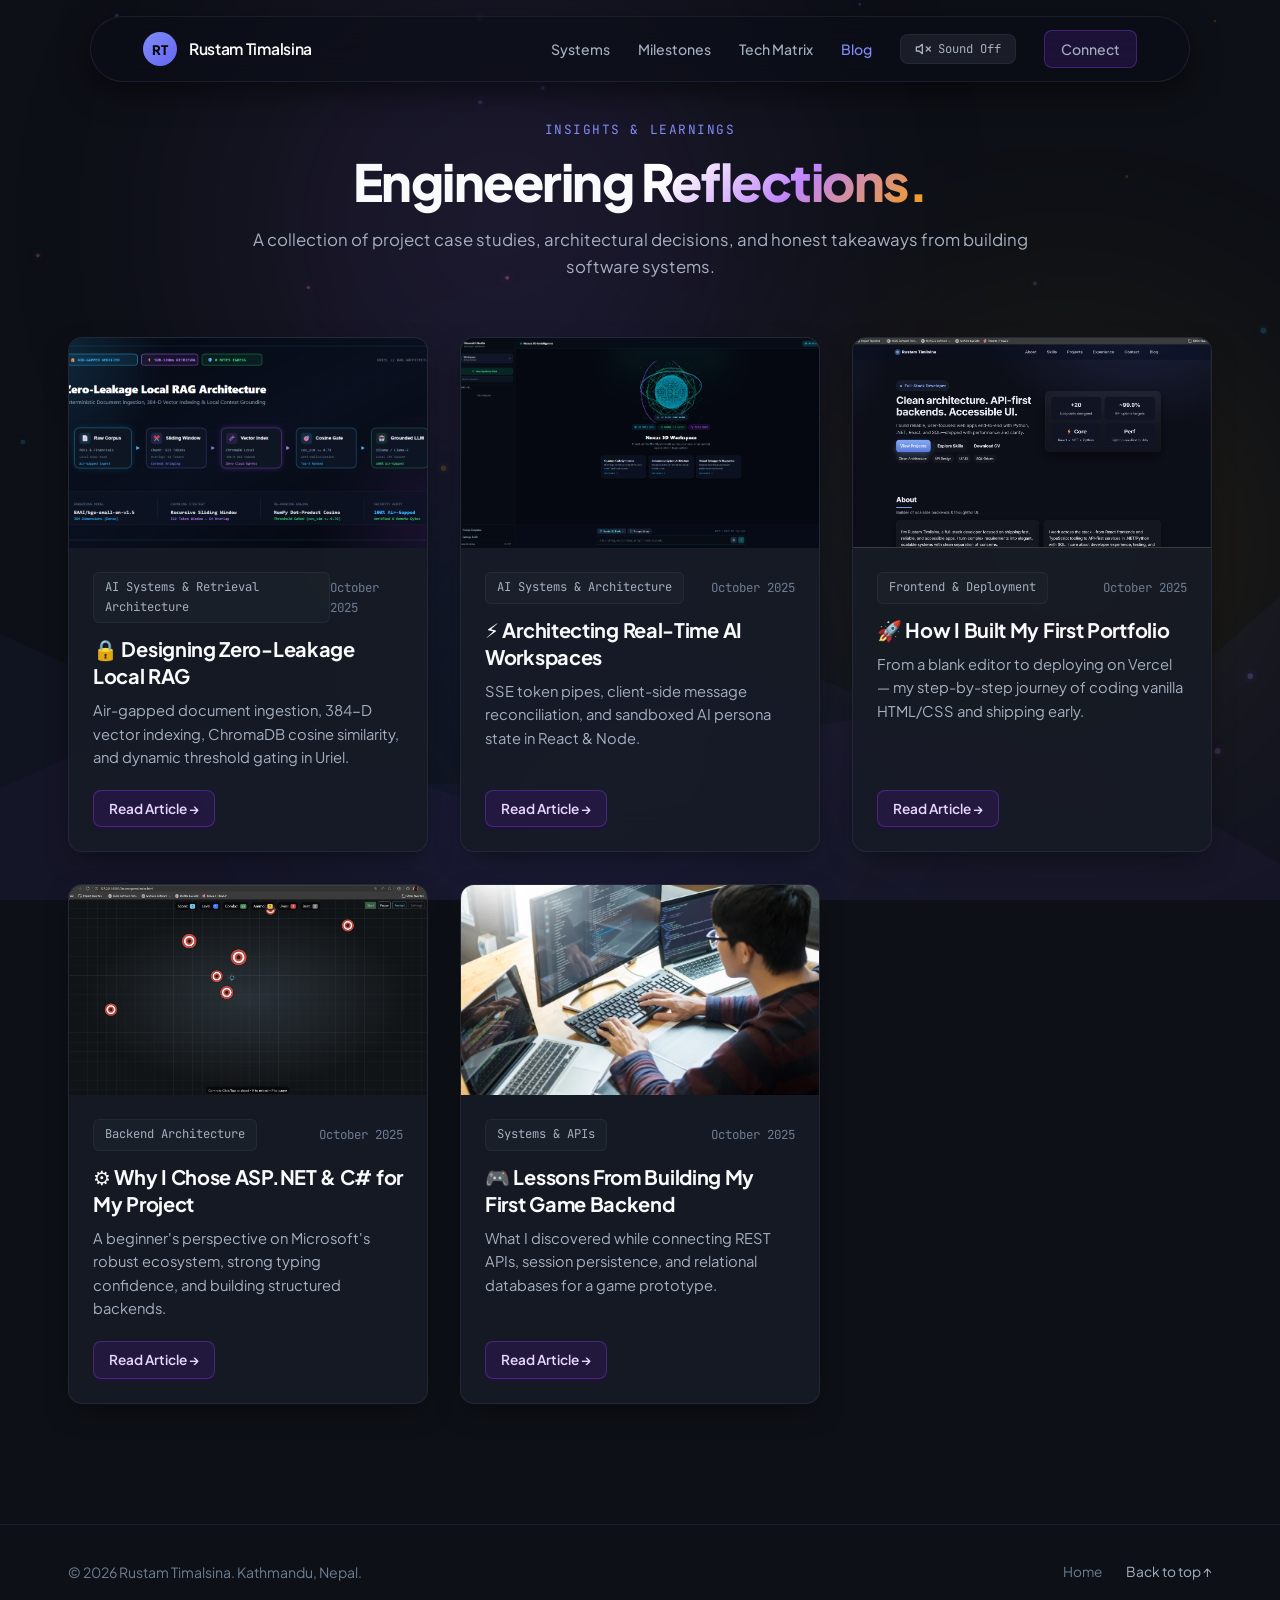
==== commit 416850b8: "fix(assets): resolve SVG XML entity parse error and add high-res PNG banner for Uriel" ====
--- a/blog.html
+++ b/blog.html
@@ -78,7 +78,7 @@
         <!-- Post 5 (Featured - Zero Leakage Local RAG) -->
         <article class="blog-card">
           <div class="blog-card-media">
-            <img src="assets/uriel-rag-banner.svg" alt="Zero-Leakage Local RAG Architecture" loading="lazy" />
+            <img src="assets/uriel-rag-banner.png" alt="Zero-Leakage Local RAG Architecture" loading="lazy" />
           </div>
           <div class="blog-card-content">
             <div class="blog-meta">
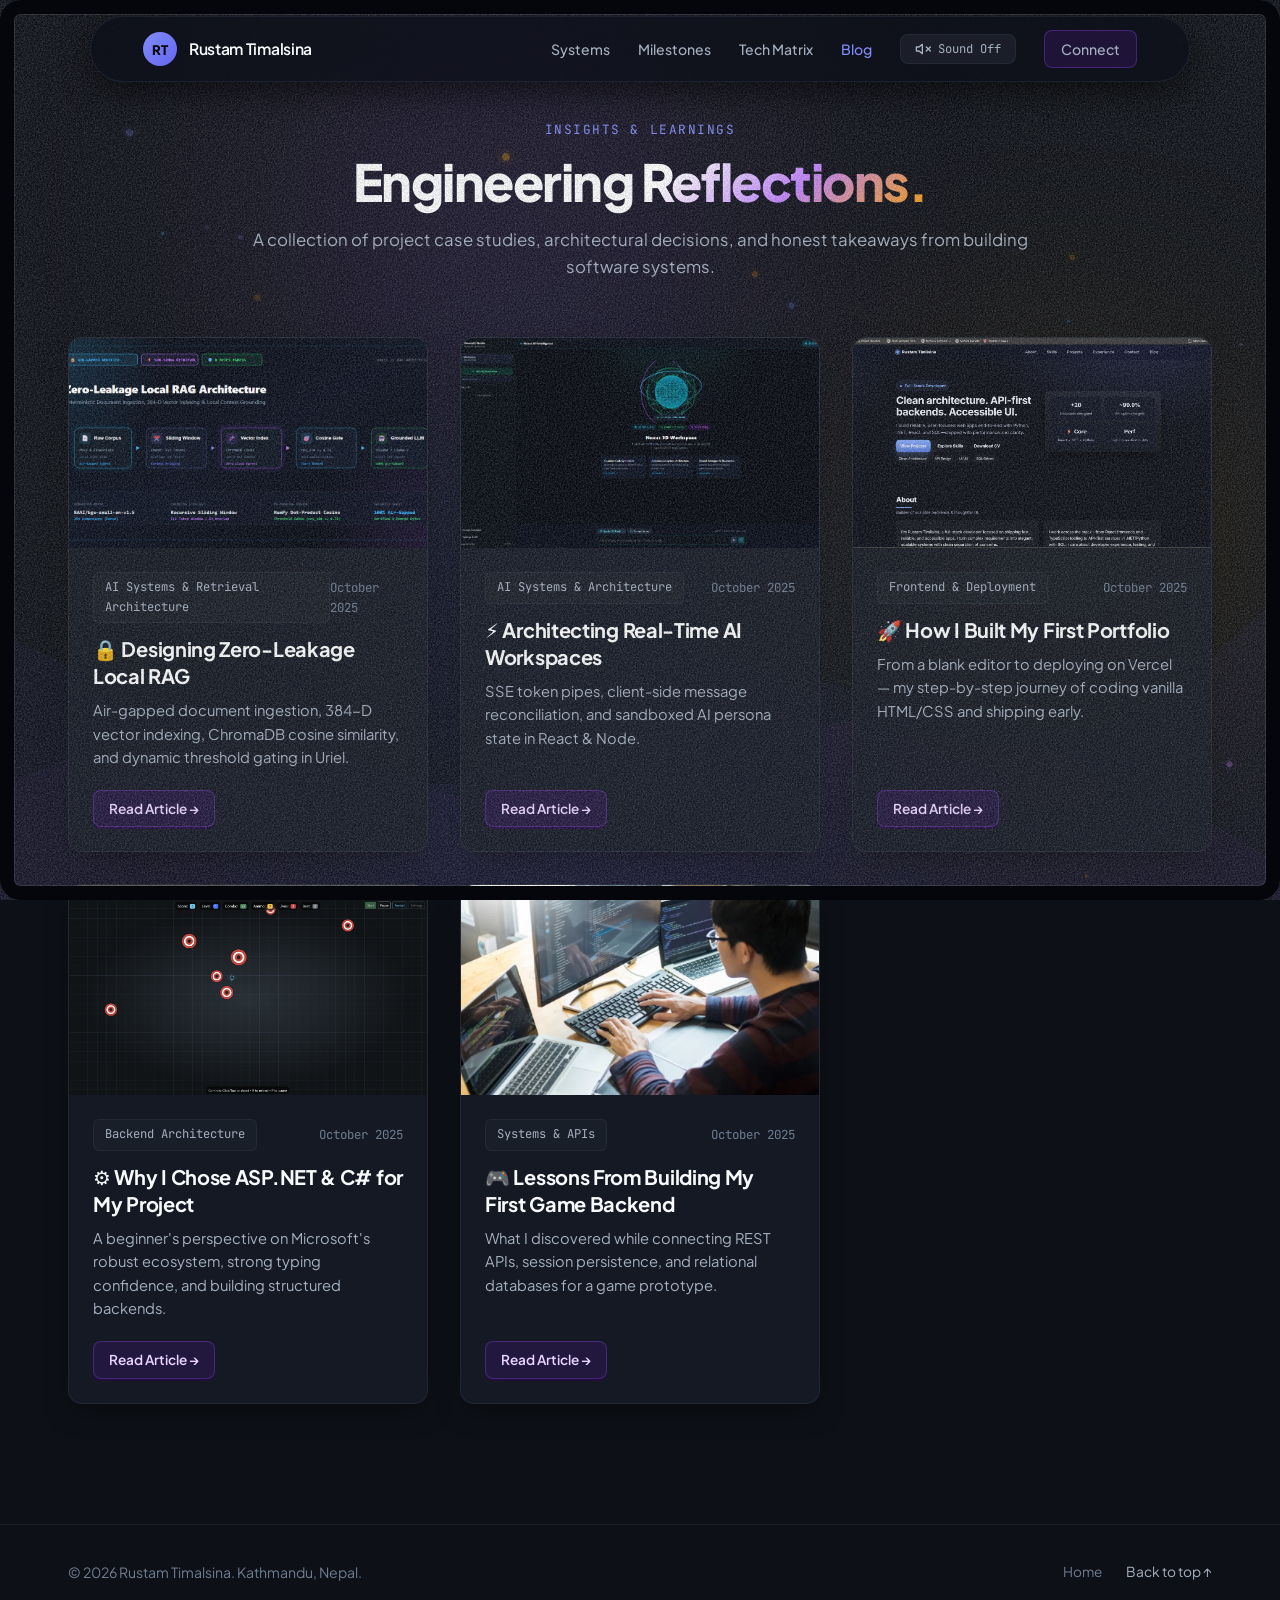
==== commit e63e6b52: "feat(design): implement Nesil Noble-inspired 3-layer film grain, viewport bezel frame, and hero sele" ====
--- a/blog.html
+++ b/blog.html
@@ -29,6 +29,9 @@
   <link rel="stylesheet" href="styles.css" />
 </head>
 <body>
+  <!-- Nesil Noble-Style 3-Layer Analog Film Grain & Cinematic Bezel Frame -->
+  <div class="grain" aria-hidden="true"><i class="g1"></i><i class="g2"></i><i class="g3"></i></div>
+  <div class="viewport-frame" aria-hidden="true"></div>
   <!-- Josh Comeau-Style Hardware-Accelerated Floating Aurora Waves & Sparkles Canvas -->
   <canvas id="sparkles-canvas"></canvas>
   <div class="aurora-backdrop">
--- a/styles.css
+++ b/styles.css
@@ -2275,3 +2275,185 @@
   box-shadow: 0 0 12px rgba(56, 189, 248, 0.3);
   transform: translateY(-1px);
 }
+
+
+/* ==========================================================================
+   NESIL NOBLE-INSPIRED CRAFT: 3-LAYER ANALOG FILM GRAIN & VIEWPORT BEZEL
+   ========================================================================== */
+
+/* 3-Layer Fractal SVG Film Grain */
+.grain {
+  position: fixed;
+  inset: 0;
+  width: 100vw;
+  height: 100vh;
+  pointer-events: none;
+  z-index: 50;
+  overflow: hidden;
+}
+
+.grain i {
+  position: absolute;
+  inset: 0;
+  display: block;
+}
+
+/* Layer 1: High-frequency paper fiber (screen blend) */
+.grain .g1 {
+  opacity: 0.16;
+  mix-blend-mode: screen;
+  background-image: url("data:image/svg+xml;utf8,<svg xmlns='http://www.w3.org/2000/svg' width='260' height='260'><filter id='n'><feTurbulence type='fractalNoise' baseFrequency='.62' numOctaves='2' stitchTiles='stitch'/><feColorMatrix values='0 0 0 0 1 0 0 0 0 1 0 0 0 0 1 0 0 0 1.6 -0.55'/></filter><rect width='100%' height='100%' filter='url(%23n)'/></svg>");
+}
+
+/* Layer 2: Micro-shadow depth (multiply blend) */
+.grain .g2 {
+  opacity: 0.22;
+  mix-blend-mode: multiply;
+  background-image: url("data:image/svg+xml;utf8,<svg xmlns='http://www.w3.org/2000/svg' width='240' height='240'><filter id='n'><feTurbulence type='fractalNoise' baseFrequency='.7' numOctaves='2' stitchTiles='stitch'/><feColorMatrix values='0 0 0 0 0 0 0 0 0 0 0 0 0 0 0 0 0 0 1.5 -0.5'/></filter><rect width='100%' height='100%' filter='url(%23n)'/></svg>");
+}
+
+/* Layer 3: Discrete 35mm film stepping flicker */
+.grain .g3 {
+  inset: -60%;
+  width: 220%;
+  height: 220%;
+  opacity: 0.11;
+  mix-blend-mode: screen;
+  background-image: url("data:image/svg+xml;utf8,<svg xmlns='http://www.w3.org/2000/svg' width='180' height='180'><filter id='n'><feTurbulence type='fractalNoise' baseFrequency='1.1' numOctaves='1' stitchTiles='stitch'/><feColorMatrix values='0 0 0 0 1 0 0 0 0 1 0 0 0 0 1 0 0 0 2 -0.8'/></filter><rect width='100%' height='100%' filter='url(%23n)'/></svg>");
+  animation: film-jitter 0.65s steps(1) infinite;
+  will-change: transform;
+}
+
+@keyframes film-jitter {
+  0%   { transform: translate(0, 0); }
+  14%  { transform: translate(-5%, 3%); }
+  28%  { transform: translate(4%, -6%); }
+  42%  { transform: translate(-8%, -2%); }
+  57%  { transform: translate(6%, 5%); }
+  71%  { transform: translate(-3%, 7%); }
+  85%  { transform: translate(8%, -4%); }
+  100% { transform: translate(0, 0); }
+}
+
+/* Cinematic Viewport Bezel (Curved Outer Chassis) */
+.viewport-frame {
+  position: fixed;
+  inset: 0;
+  width: 100vw;
+  height: 100vh;
+  pointer-events: none;
+  z-index: 105;
+  box-shadow: inset 0 0 0 1px rgba(255, 255, 255, 0.06);
+}
+
+@media (min-width: 900px) {
+  .viewport-frame {
+    box-shadow: inset 0 0 0 clamp(8px, 1.1vw, 14px) #04060b,
+                inset 0 0 0 calc(clamp(8px, 1.1vw, 14px) + 1px) rgba(255, 255, 255, 0.1);
+    border-radius: clamp(14px, 1.6vw, 22px);
+  }
+}
+
+/* ==========================================================================
+   FIGMA / DEV INSPECTOR SELECTION BOX (Hero Title Bounding Box)
+   ========================================================================== */
+.hero-name-wrap {
+  position: relative;
+  display: inline-block;
+  margin: 0.5rem 0 1.25rem;
+}
+
+.hero-sel-box {
+  position: absolute;
+  inset: -8px -14px -8px -14px;
+  border: 1.5px solid #38bdf8;
+  border-radius: 4px;
+  pointer-events: none;
+  opacity: 0;
+  animation: sel-appear 0.8s 0.6s cubic-bezier(0.16, 1, 0.3, 1) forwards;
+}
+
+@keyframes sel-appear {
+  0% {
+    opacity: 0;
+    transform: scale(0.97);
+  }
+  100% {
+    opacity: 1;
+    transform: scale(1);
+  }
+}
+
+/* 4 Corner Resize Handles */
+.hero-sel-box span {
+  position: absolute;
+  width: 8px;
+  height: 8px;
+  background: #0f172a;
+  border: 1.5px solid #38bdf8;
+}
+
+.hero-sel-box span:nth-child(1) { top: -4px; left: -4px; }
+.hero-sel-box span:nth-child(2) { top: -4px; right: -4px; }
+.hero-sel-box span:nth-child(3) { bottom: -4px; left: -4px; }
+.hero-sel-box span:nth-child(4) { bottom: -4px; right: -4px; }
+
+/* Live Dimension Badge (e.g. 748 × 112) */
+.hero-sel-dim {
+  position: absolute;
+  right: -14px;
+  top: -28px;
+  background: #2563eb;
+  color: #ffffff;
+  font-family: var(--font-mono);
+  font-size: 11px;
+  font-weight: 600;
+  padding: 2px 7px;
+  border-radius: 4px;
+  white-space: nowrap;
+  letter-spacing: 0.02em;
+  box-shadow: 0 2px 8px rgba(37, 99, 235, 0.4);
+}
+
+/* Navbar Status Pill (Nesil-style open to roles indicator) */
+.nav-status-pill {
+  display: inline-flex;
+  align-items: center;
+  gap: 7px;
+  padding: 4px 12px;
+  background: rgba(34, 197, 94, 0.1);
+  border: 1px solid rgba(34, 197, 94, 0.3);
+  border-radius: 999px;
+  font-size: 0.75rem;
+  font-family: var(--font-mono);
+  color: #4ade80;
+  text-decoration: none;
+  transition: all 0.2s ease;
+  margin-left: 0.75rem;
+}
+
+.nav-status-pill:hover {
+  background: rgba(34, 197, 94, 0.18);
+  border-color: #22c55e;
+  box-shadow: 0 0 12px rgba(34, 197, 94, 0.25);
+}
+
+.nav-status-pill .status-dot {
+  width: 6px;
+  height: 6px;
+  border-radius: 50%;
+  background: #22c55e;
+  box-shadow: 0 0 6px #22c55e;
+  animation: pulse-dot 2s infinite ease-in-out;
+}
+
+@keyframes pulse-dot {
+  0%, 100% { opacity: 1; transform: scale(1); }
+  50% { opacity: 0.4; transform: scale(0.85); }
+}
+
+@media (max-width: 820px) {
+  .nav-status-pill {
+    display: none;
+  }
+}
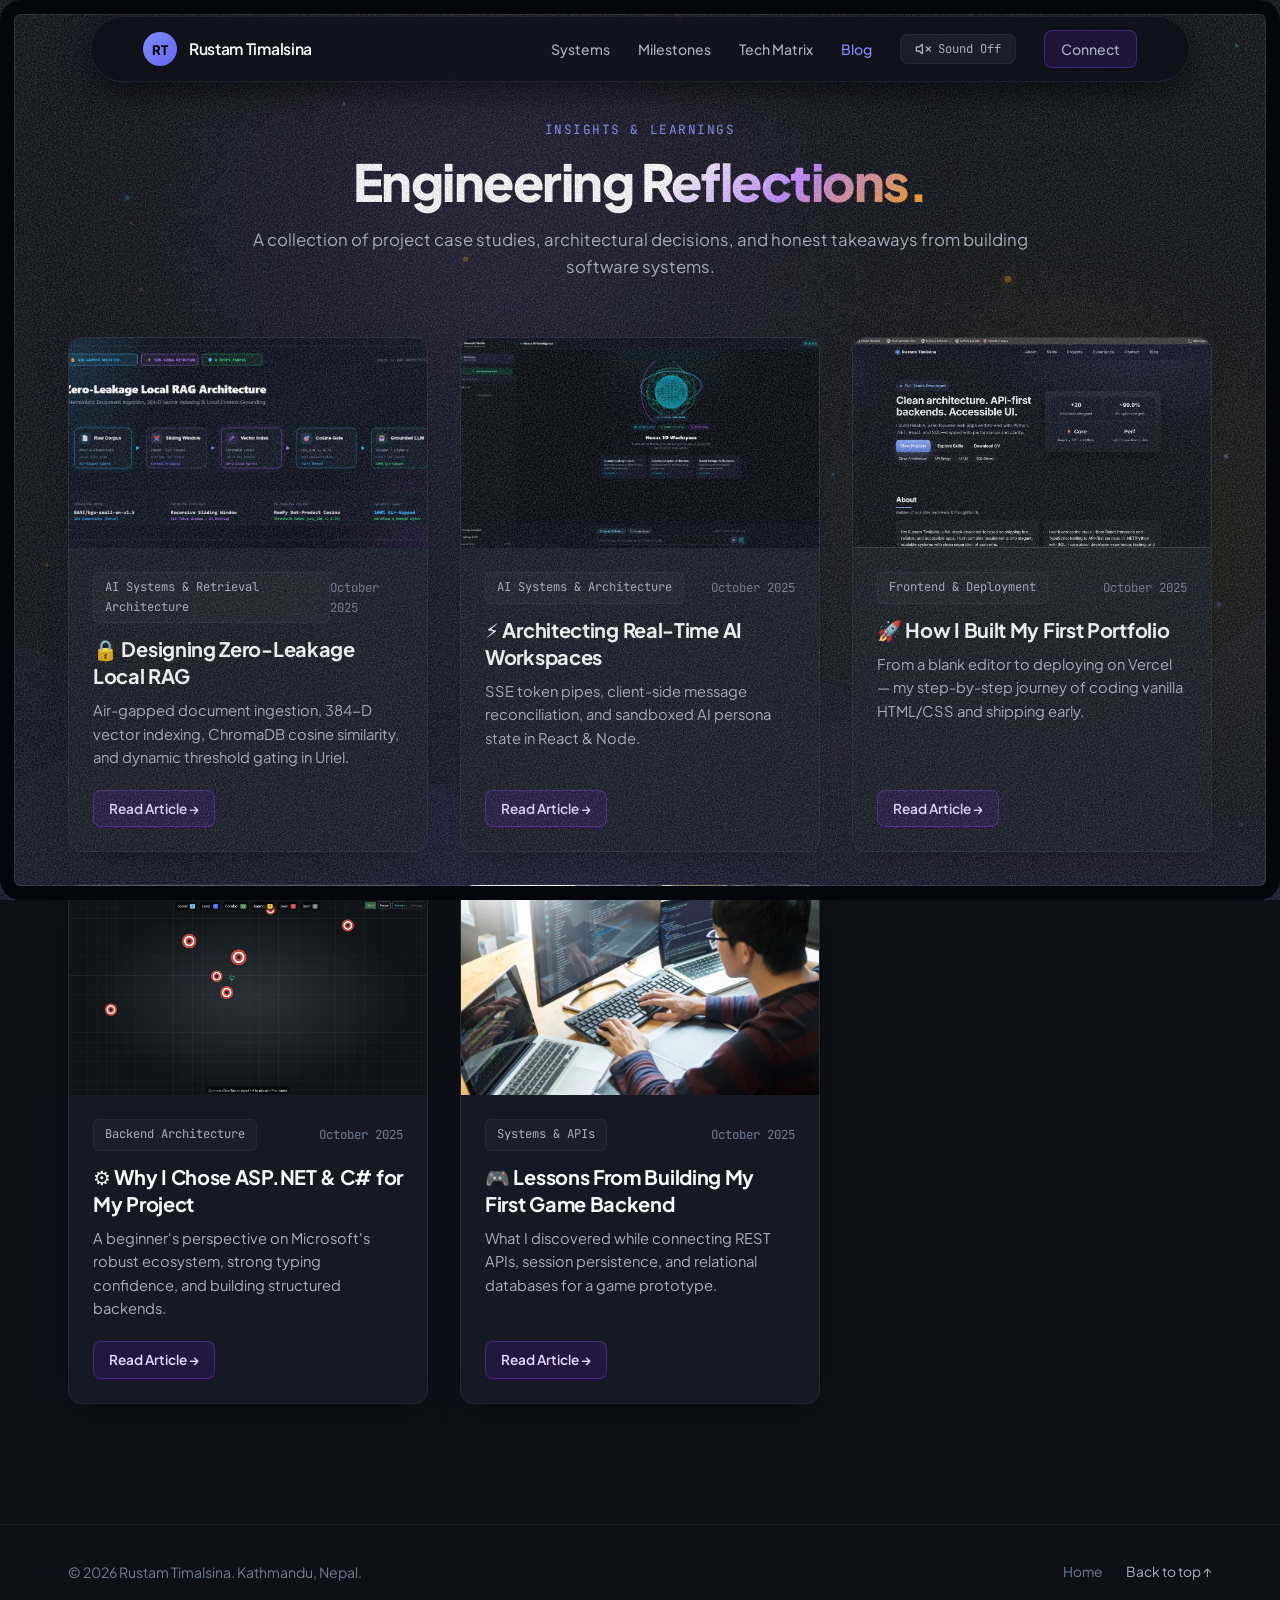
==== commit a8de34a4: "feat(scroll): integrate self-hosted Lenis inertial smooth scroll and dust velocity tilting" ====
--- a/blog.html
+++ b/blog.html
@@ -171,6 +171,7 @@
     </div>
   </footer>
 
+  <script src="assets/lenis.min.js"></script>
   <script src="tactile.js"></script>
   <script>
     document.getElementById('year').textContent = new Date().getFullYear();
--- a/styles.css
+++ b/styles.css
@@ -2457,3 +2457,27 @@
     display: none;
   }
 }
+
+
+/* ==========================================================================
+   LENIS SMOOTH INERTIAL SCROLL STYLES
+   ========================================================================== */
+html.lenis, html.lenis body {
+  height: auto;
+}
+
+.lenis.lenis-smooth {
+  scroll-behavior: auto !important;
+}
+
+.lenis.lenis-smooth [data-lenis-prevent] {
+  overscroll-behavior: contain;
+}
+
+.lenis.lenis-stopped {
+  overflow: hidden;
+}
+
+.lenis.lenis-scrolling iframe {
+  pointer-events: none;
+}
